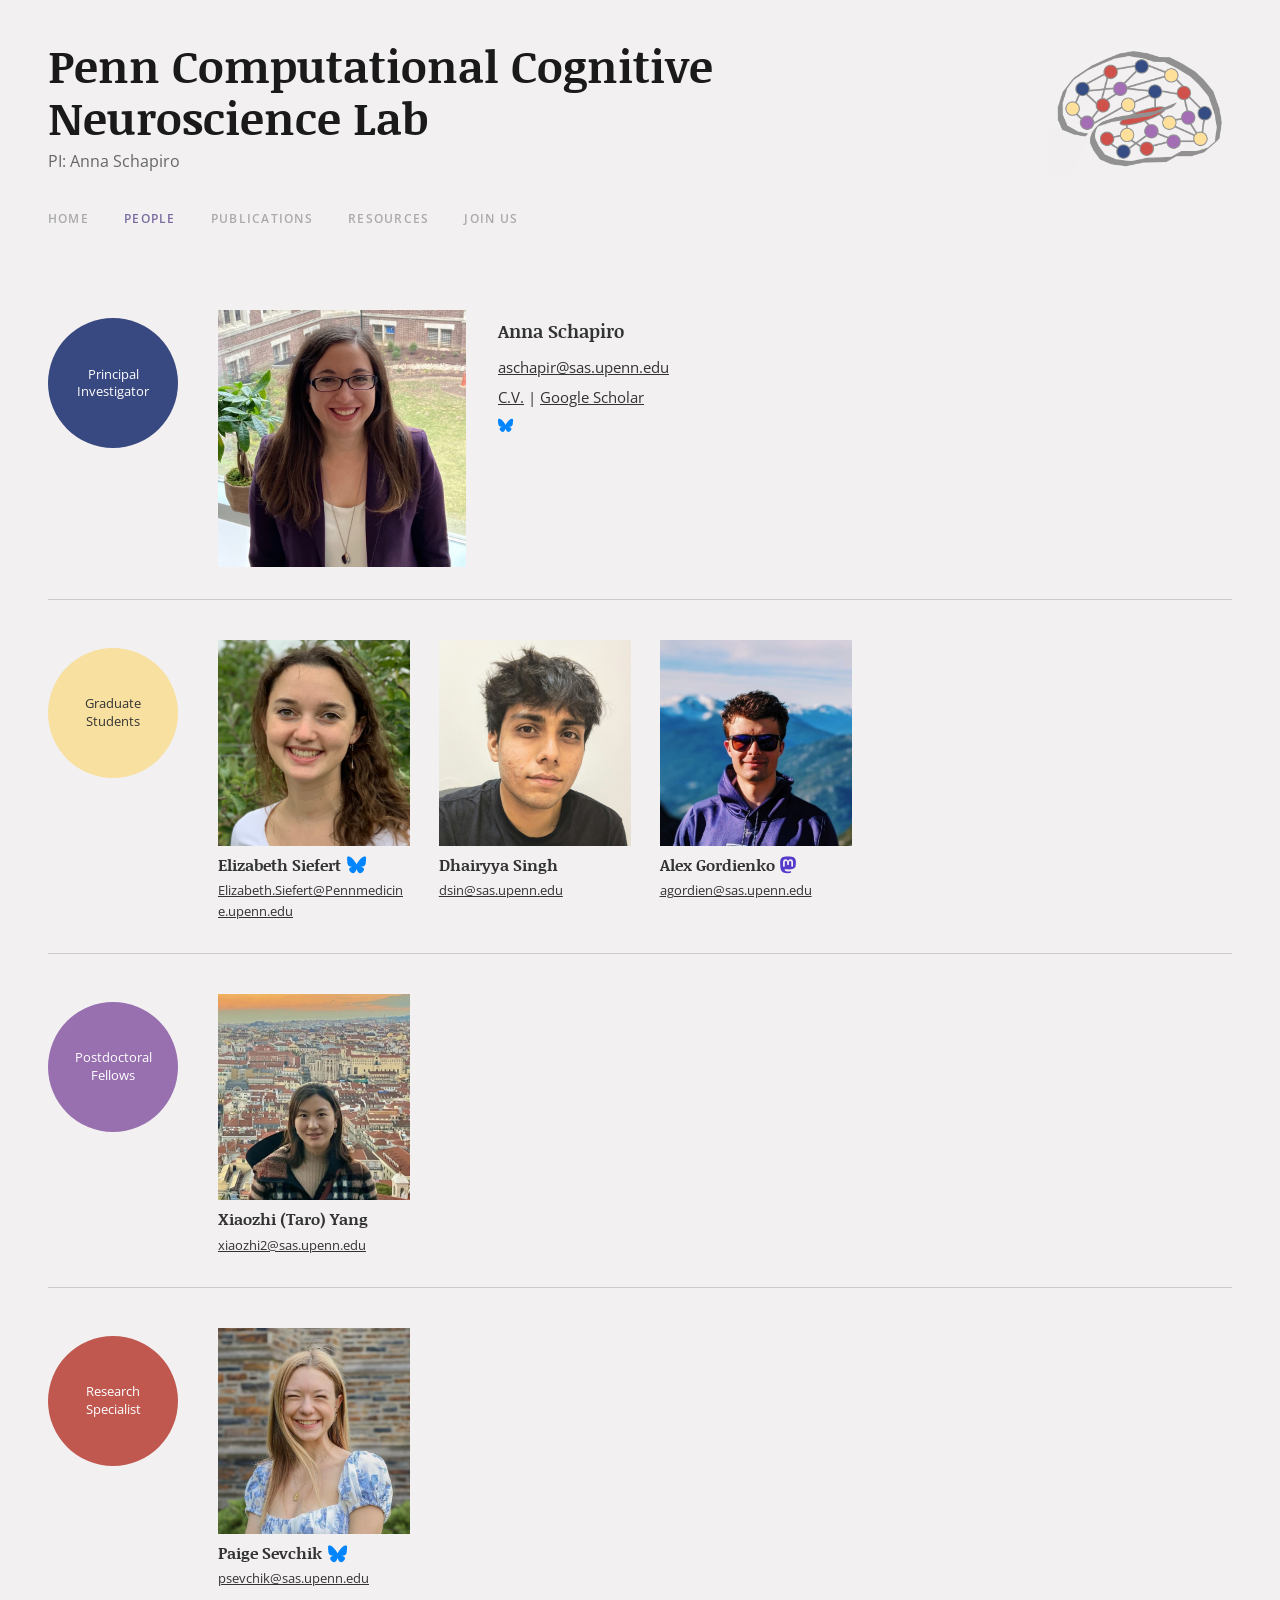
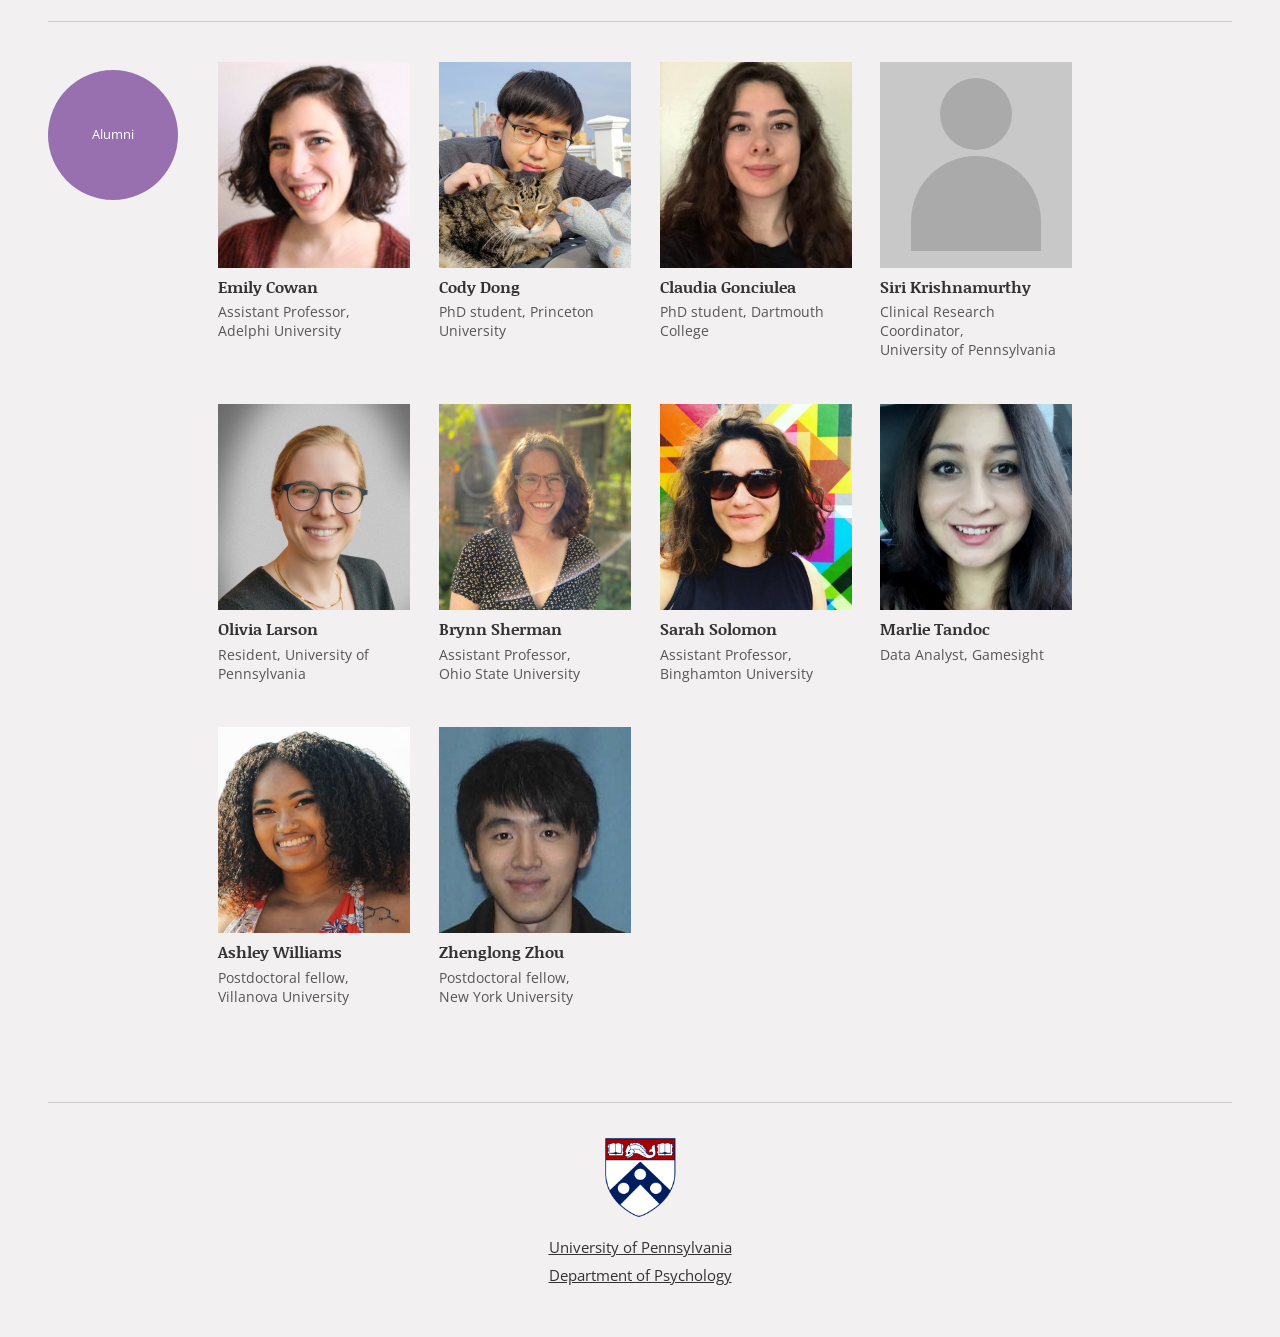
==== people.html @ 6b8967d2 "Add Xiaozhi (Taro) Yang as Postdoctoral Fellow - Add Postdoctoral Fellows section with purple badge " ====
<!DOCTYPE html>
<html lang="en">
<head>
  <meta charset="UTF-8" />
  <meta name="viewport" content="width=device-width, initial-scale=1.0" />
  <title>PEOPLE | SchapiroLab</title>
  <link rel="stylesheet" href="styles.css" />
  <link rel="stylesheet" href="https://cdnjs.cloudflare.com/ajax/libs/font-awesome/6.7.2/css/all.min.css" />
</head>
<body>

<div class="site-header">
  <div>
    <h1 class="site-title">Penn Computational Cognitive<br>Neuroscience Lab</h1>
    <p class="site-subtitle">PI: Anna Schapiro</p>
  </div>
  <img src="images/brain-logo.png" alt="Neural network brain logo" class="brain-logo" />
</div>

<nav class="site-nav">
  <ul>
    <li><a href="index.html">HOME</a></li>
    <li><a href="people.html" class="active">PEOPLE</a></li>
    <li><a href="publications.html">PUBLICATIONS</a></li>
    <li><a href="resources.html">RESOURCES</a></li>
    <li><a href="join-us.html">JOIN US</a></li>
  </ul>
</nav>

<main>

  <!-- ── Principal Investigator ── -->
  <div class="people-section">
    <div class="section-row">
      <div class="section-badge badge-pi">Principal<br>Investigator</div>
      <div>
        <div class="pi-layout">
          <img src="images/anna-schapiro.jpg" alt="Anna Schapiro" class="people-photo-lg" />
          <div class="pi-info">
            <p class="pi-name">Anna Schapiro</p>
            <a href="mailto:aschapir@sas.upenn.edu">aschapir@sas.upenn.edu</a>
            <p class="pi-links-inline">
              <a href="images/Schapiro_Feb2026_CV.pdf" style="display:inline;">C.V.</a> | <a href="https://scholar.google.com/citations?user=s6NTSjwAAAAJ" style="display:inline;">Google Scholar</a>
            </p>
            <div class="person-name-row" style="margin-top:0.5rem;">
              <a href="https://bsky.app/profile/annaschapiro.bsky.social" class="sicon bluesky" title="Bluesky"><i class="fa-brands fa-bluesky"></i></a>
            </div>
          </div>
        </div>
      </div>
    </div>
  </div>

  <!-- ── Graduate Students ── -->
  <div class="people-section">
    <div class="section-row">
      <div class="section-badge badge-grad">Graduate<br>Students</div>
      <div class="people-grid">

        <div class="person-item">
          <img src="images/elizabeth-siefert.jpg" alt="Elizabeth Siefert" class="people-photo" />
          <div class="person-name-row">
            <span class="person-name">Elizabeth Siefert</span>
            <a href="https://bsky.app/profile/lizsiefert.bsky.social" class="sicon bluesky" title="Bluesky"><i class="fa-brands fa-bluesky"></i></a>
          </div>
          <a href="mailto:Elizabeth.Siefert@Pennmedicine.upenn.edu" class="person-email">Elizabeth.Siefert@Pennmedicine.upenn.edu</a>
        </div>

        <div class="person-item">
          <img src="images/dhairyya-singh.jpg" alt="Dhairyya Singh" class="people-photo" />
          <div class="person-name-row">
            <span class="person-name">Dhairyya Singh</span>
          </div>
          <a href="mailto:dsin@sas.upenn.edu" class="person-email">dsin@sas.upenn.edu</a>
        </div>

        <div class="person-item">
          <img src="images/alex-gordienko.jpg" alt="Alex Gordienko" class="people-photo" />
          <div class="person-name-row">
            <span class="person-name">Alex Gordienko</span>
            <a href="https://mastodon.online/@alexgordienko_" class="sicon mastodon" title="Mastodon"><i class="fa-brands fa-mastodon"></i></a>
          </div>
          <a href="mailto:agordien@sas.upenn.edu" class="person-email">agordien@sas.upenn.edu</a>
        </div>

      </div>
    </div>
  </div>

  <!-- ── Postdoctoral Fellows ── -->
  <div class="people-section">
    <div class="section-row">
      <div class="section-badge badge-postdoc">Postdoctoral<br>Fellows</div>
      <div class="people-grid">

        <div class="person-item">
          <img src="images/taro-yang.jpg" alt="Xiaozhi (Taro) Yang" class="people-photo" />
          <div class="person-name-row">
            <span class="person-name">Xiaozhi (Taro) Yang</span>
          </div>
          <a href="mailto:xiaozhi2@sas.upenn.edu" class="person-email">xiaozhi2@sas.upenn.edu</a>
        </div>

      </div>
    </div>
  </div>

  <!-- ── Research Specialist ── -->
  <div class="people-section">
    <div class="section-row">
      <div class="section-badge badge-research">Research<br>Specialist</div>
      <div class="people-grid">

        <div class="person-item">
          <img src="images/paige-sevchik.jpg" alt="Paige Sevchik" class="people-photo" />
          <div class="person-name-row">
            <span class="person-name">Paige Sevchik</span>
            <a href="https://bsky.app/profile/paigesev.bsky.social" class="sicon bluesky" title="Bluesky"><i class="fa-brands fa-bluesky"></i></a>
          </div>
          <a href="mailto:psevchik@sas.upenn.edu" class="person-email">psevchik@sas.upenn.edu</a>
        </div>

      </div>
    </div>
  </div>

  <!-- ── Alumni ── -->
  <div class="people-section">
    <div class="section-row">
      <div class="section-badge badge-alumni">Alumni</div>
      <div class="people-grid">

        <div class="person-item">
          <img src="images/emily-cowan.jpg" alt="Emily Cowan" class="people-photo" />
          <div class="person-name-row">
            <span class="person-name">Emily Cowan</span>
          </div>
          <p class="person-role">Assistant Professor,<br>Adelphi University</p>
        </div>

        <div class="person-item">
          <img src="images/cody-dong.jpg" alt="Cody Dong" class="people-photo" />
          <div class="person-name-row">
            <span class="person-name">Cody Dong</span>
          </div>
          <p class="person-role">PhD student, Princeton University</p>
        </div>

        <div class="person-item">
          <img src="images/claudia-gonciulea.jpg" alt="Claudia Gonciulea" class="people-photo" />
          <div class="person-name-row">
            <span class="person-name">Claudia Gonciulea</span>
          </div>
          <p class="person-role">PhD student, Dartmouth College</p>
        </div>

        <div class="person-item">
          <div class="no-photo">
            <div class="silhouette-head"></div>
            <div class="silhouette-body"></div>
          </div>
          <div class="person-name-row">
            <span class="person-name">Siri Krishnamurthy</span>
          </div>
          <p class="person-role">Clinical Research Coordinator,<br>University of Pennsylvania</p>
        </div>

        <div class="person-item">
          <img src="images/olivia-larson.jpg" alt="Olivia Larson" class="people-photo" />
          <div class="person-name-row">
            <span class="person-name">Olivia Larson</span>
          </div>
          <p class="person-role">Resident, University of Pennsylvania</p>
        </div>

        <div class="person-item">
          <img src="images/brynn-sherman.jpg" alt="Brynn Sherman" class="people-photo" />
          <div class="person-name-row">
            <span class="person-name">Brynn Sherman</span>
          </div>
          <p class="person-role">Assistant Professor,<br>Ohio State University</p>
        </div>

        <div class="person-item">
          <img src="images/sarah-solomon.jpg" alt="Sarah Solomon" class="people-photo" />
          <div class="person-name-row">
            <span class="person-name">Sarah Solomon</span>
          </div>
          <p class="person-role">Assistant Professor,<br>Binghamton University</p>
        </div>

        <div class="person-item">
          <img src="images/marlie-tandoc.jpg" alt="Marlie Tandoc" class="people-photo" />
          <div class="person-name-row">
            <span class="person-name">Marlie Tandoc</span>
          </div>
          <p class="person-role">Data Analyst, Gamesight</p>
        </div>

        <div class="person-item">
          <img src="images/ashley-williams.jpg" alt="Ashley Williams" class="people-photo" />
          <div class="person-name-row">
            <span class="person-name">Ashley Williams</span>
          </div>
          <p class="person-role">Postdoctoral fellow,<br>Villanova University</p>
        </div>

        <div class="person-item">
          <img src="images/zhenglong-zhou.jpg" alt="Zhenglong Zhou" class="people-photo" />
          <div class="person-name-row">
            <span class="person-name">Zhenglong Zhou</span>
          </div>
          <p class="person-role">Postdoctoral fellow,<br>New York University</p>
        </div>

      </div>
    </div>
  </div>

</main>

<footer>
  <hr class="footer-rule" />
  <img src="images/penn-shield.png" alt="University of Pennsylvania shield" class="penn-shield" />
  <a href="https://www.upenn.edu">University of Pennsylvania</a>
  <a href="https://psychology.sas.upenn.edu">Department of Psychology</a>
</footer>

</body>
</html>
---- styles.css ----
@import url('https://fonts.googleapis.com/css2?family=Noticia+Text:ital,wght@0,400;0,700;1,400;1,700&family=Open+Sans:wght@400;600;700;800&display=swap');
@import url('https://cdnjs.cloudflare.com/ajax/libs/font-awesome/6.7.2/css/all.min.css');

* {
  margin: 0;
  padding: 0;
  box-sizing: border-box;
}

body {
  font-family: 'Open Sans', sans-serif;
  background-color: #f2f0f0;
  color: #333;
  line-height: 1.6;
}

a {
  color: #333;
  text-decoration: underline;
}

a:hover {
  color: #7a6ba0;
}

/* ─── Site Header ─── */

.site-header {
  display: flex;
  justify-content: space-between;
  align-items: flex-start;
  padding: 2.5rem 3rem 0;
}

.site-title {
  font-family: 'Noticia Text', serif;
  font-size: 2.8rem;
  font-weight: 700;
  color: #1a1a1a;
  line-height: 1.15;
  margin-bottom: 0.35rem;
}

.site-subtitle {
  font-size: 1rem;
  color: #666;
  font-weight: 400;
}

.brain-logo {
  width: 185px;
  height: auto;
  margin-top: 0.3rem;
  flex-shrink: 0;
}

/* ─── Navigation ─── */

.site-nav {
  padding: 1.8rem 3rem 0;
}

.site-nav ul {
  list-style: none;
  display: flex;
  gap: 2.2rem;
  padding-bottom: 0;
}

.site-nav ul li a {
  font-size: 0.78rem;
  font-weight: 600;
  letter-spacing: 0.1em;
  text-transform: uppercase;
  text-decoration: none;
  color: #aaa;
}

.site-nav ul li a.active {
  color: #7a6ba0;
}

.site-nav ul li a:hover {
  color: #7a6ba0;
  text-decoration: none;
}

/* ─── Main Content ─── */

main {
  padding: 2.5rem 3rem 3rem;
}

main p {
  margin-bottom: 1rem;
  font-size: 1rem;
  line-height: 1.75;
}

/* ─── Home: Three Circles ─── */

.circles-row {
  display: flex;
  align-items: center;
  margin: 3.5rem 0 3rem;
}

.circle-link {
  width: 105px;
  height: 105px;
  border-radius: 50%;
  display: flex;
  align-items: center;
  justify-content: center;
  color: white;
  font-size: 0.63rem;
  font-weight: 700;
  letter-spacing: 0.14em;
  text-decoration: none;
  flex-shrink: 0;
  border: 3px solid rgba(140, 140, 140, 0.35);
}

.circle-link:hover {
  opacity: 0.88;
  text-decoration: none;
  color: white;
}

.circle-link.circle-tan:hover {
  color: #333;
}

.circle-connector {
  height: 2px;
  width: 55px;
  background: #bbb;
}

.circle-navy   { background-color: #384880; }
.circle-purple { background-color: #9870b0; }
.circle-red    { background-color: #c05850; }
.circle-tan    { background-color: #f8e0a0; color: #333; }

/* ─── Footer ─── */

footer {
  text-align: center;
  padding: 0 3rem 3rem;
}

.footer-rule {
  border: none;
  border-top: 1px solid #ccc;
  margin-bottom: 2rem;
}

.penn-shield {
  width: 78px;
  height: auto;
  display: block;
  margin: 0 auto 0.9rem;
}

footer a {
  display: block;
  color: #333;
  text-decoration: underline;
  font-size: 0.95rem;
  line-height: 1.8;
}

/* ─── Publications ─── */

.pub-section-title {
  font-family: 'Noticia Text', serif;
  font-size: 1.05rem;
  font-weight: 700;
  color: #333;
  margin: 2rem 0 0.8rem;
}

.pub-list {
  list-style: none;
  padding: 0;
}

.pub-list li {
  margin-bottom: 0.9rem;
  font-size: 0.97rem;
  line-height: 1.65;
}

.pub-note {
  display: block;
  margin-left: 1.5rem;
  font-size: 0.93rem;
  color: #444;
  margin-top: 0.1rem;
}

/* ─── Content headings (Join Us / Resources) ─── */

.content-h2 {
  font-family: 'Noticia Text', serif;
  font-size: 1rem;
  font-weight: 700;
  margin: 1.6rem 0 0.5rem;
}

.content-h3 {
  font-family: 'Noticia Text', serif;
  font-size: 1rem;
  font-weight: 700;
  margin: 1.2rem 0 0.3rem;
}

/* ─── Resources ─── */

.stimulus-images {
  display: flex;
  gap: 0.6rem;
  margin-top: 1.5rem;
}

.stimulus-img {
  width: 88px;
  height: 88px;
  border-radius: 50%;
  object-fit: cover;
}

/* ─── Contact Form ─── */

.contact-form {
  margin-top: 1.5rem;
  max-width: 480px;
}

.form-row-two {
  display: flex;
  gap: 1.5rem;
  margin-bottom: 1.2rem;
}

.form-group {
  flex: 1;
}

.form-group label,
.form-group-full label {
  display: block;
  font-size: 0.92rem;
  color: #555;
  margin-bottom: 0.25rem;
}

.form-group input,
.form-group-full input,
.form-group-full textarea {
  width: 100%;
  border: none;
  border-bottom: 1px solid #999;
  background: transparent;
  padding: 0.2rem 0;
  font-family: 'Open Sans', sans-serif;
  font-size: 0.95rem;
  color: #333;
  outline: none;
}

.form-group-full {
  margin-bottom: 1.2rem;
}

.form-group-full textarea {
  height: 80px;
  resize: none;
  display: block;
}

.form-send-row {
  border-top: 1px solid #999;
  margin-top: 0.5rem;
  padding-top: 0.4rem;
  text-align: center;
}

.btn-send {
  background: transparent;
  border: none;
  font-family: 'Open Sans', sans-serif;
  font-size: 0.95rem;
  color: #333;
  cursor: pointer;
  padding: 0.3rem 1rem;
}

.btn-send:hover {
  color: #7a6ba0;
}

/* ─── People page ─── */

.people-section {
  padding: 2.5rem 0 2rem;
}

.people-section + .people-section {
  border-top: 1px solid #ccc;
}

.section-row {
  display: flex;
  align-items: flex-start;
  gap: 2.5rem;
}

/* Circle badge labels */
.section-badge {
  width: 130px;
  height: 130px;
  border-radius: 50%;
  display: flex;
  align-items: center;
  justify-content: center;
  text-align: center;
  font-size: 0.82rem;
  line-height: 1.35;
  flex-shrink: 0;
  margin-top: 0.5rem;
}

.badge-pi       { background: #384880; color: white; }
.badge-grad     { background: #f8e0a0; color: #333; }
.badge-postdoc  { background: #9870b0; color: white; }
.badge-research { background: #c05850; color: white; }
.badge-alumni   { background: #9870b0; color: white; }

/* PI layout: photo left, info right */
.pi-layout {
  display: flex;
  gap: 2rem;
  align-items: flex-start;
}

.people-photo-lg {
  width: 248px;
  height: auto;
  object-fit: cover;
  display: block;
}

.pi-info {
  padding-top: 0.3rem;
}

.pi-name {
  font-family: 'Noticia Text', serif;
  font-size: 1.15rem;
  font-weight: 700;
  margin-bottom: 0.5rem;
}

.pi-info a {
  display: block;
  font-size: 0.95rem;
  margin-bottom: 0.25rem;
  text-decoration: underline;
}

.pi-links-inline {
  display: inline;
  font-size: 0.95rem;
}

.pi-links-inline a {
  display: inline;
  margin-bottom: 0;
}

/* People grid (grad students, alumni) */
.people-grid {
  display: flex;
  gap: 1.8rem;
  flex-wrap: wrap;
}

.person-item {
  display: flex;
  flex-direction: column;
  width: 192px;
}

.people-photo {
  width: 192px;
  height: 206px;
  object-fit: cover;
  object-position: top;
  display: block;
  margin-bottom: 0.45rem;
}

/* Silhouette placeholder for no-photo */
.no-photo {
  width: 192px;
  height: 206px;
  background: #c8c8c8;
  display: flex;
  flex-direction: column;
  align-items: center;
  justify-content: center;
  margin-bottom: 0.45rem;
  overflow: hidden;
}

.silhouette-head {
  width: 72px;
  height: 72px;
  background: #aaa;
  border-radius: 50%;
}

.silhouette-body {
  width: 130px;
  height: 95px;
  background: #aaa;
  border-radius: 65px 65px 0 0;
  margin-top: 6px;
}

/* Name row (name + social icons inline) */
.person-name-row {
  display: flex;
  align-items: center;
  gap: 0.35rem;
  flex-wrap: wrap;
  margin-bottom: 0.15rem;
}

.person-name {
  font-family: 'Noticia Text', serif;
  font-weight: 700;
  font-size: 0.97rem;
}

.person-email {
  font-size: 0.8rem;
  word-break: break-all;
  text-decoration: underline;
  color: #333;
}

.person-role {
  font-size: 0.88rem;
  color: #555;
  line-height: 1.35;
}

/* Social icons */
.sicon {
  font-size: 1.2rem;
  text-decoration: none;
  color: #1a1a1a;
  line-height: 1;
}

.sicon:hover {
  opacity: 0.7;
  text-decoration: none;
}

.sicon.bluesky  { color: #0085ff; }
.sicon.mastodon { color: #563acc; }
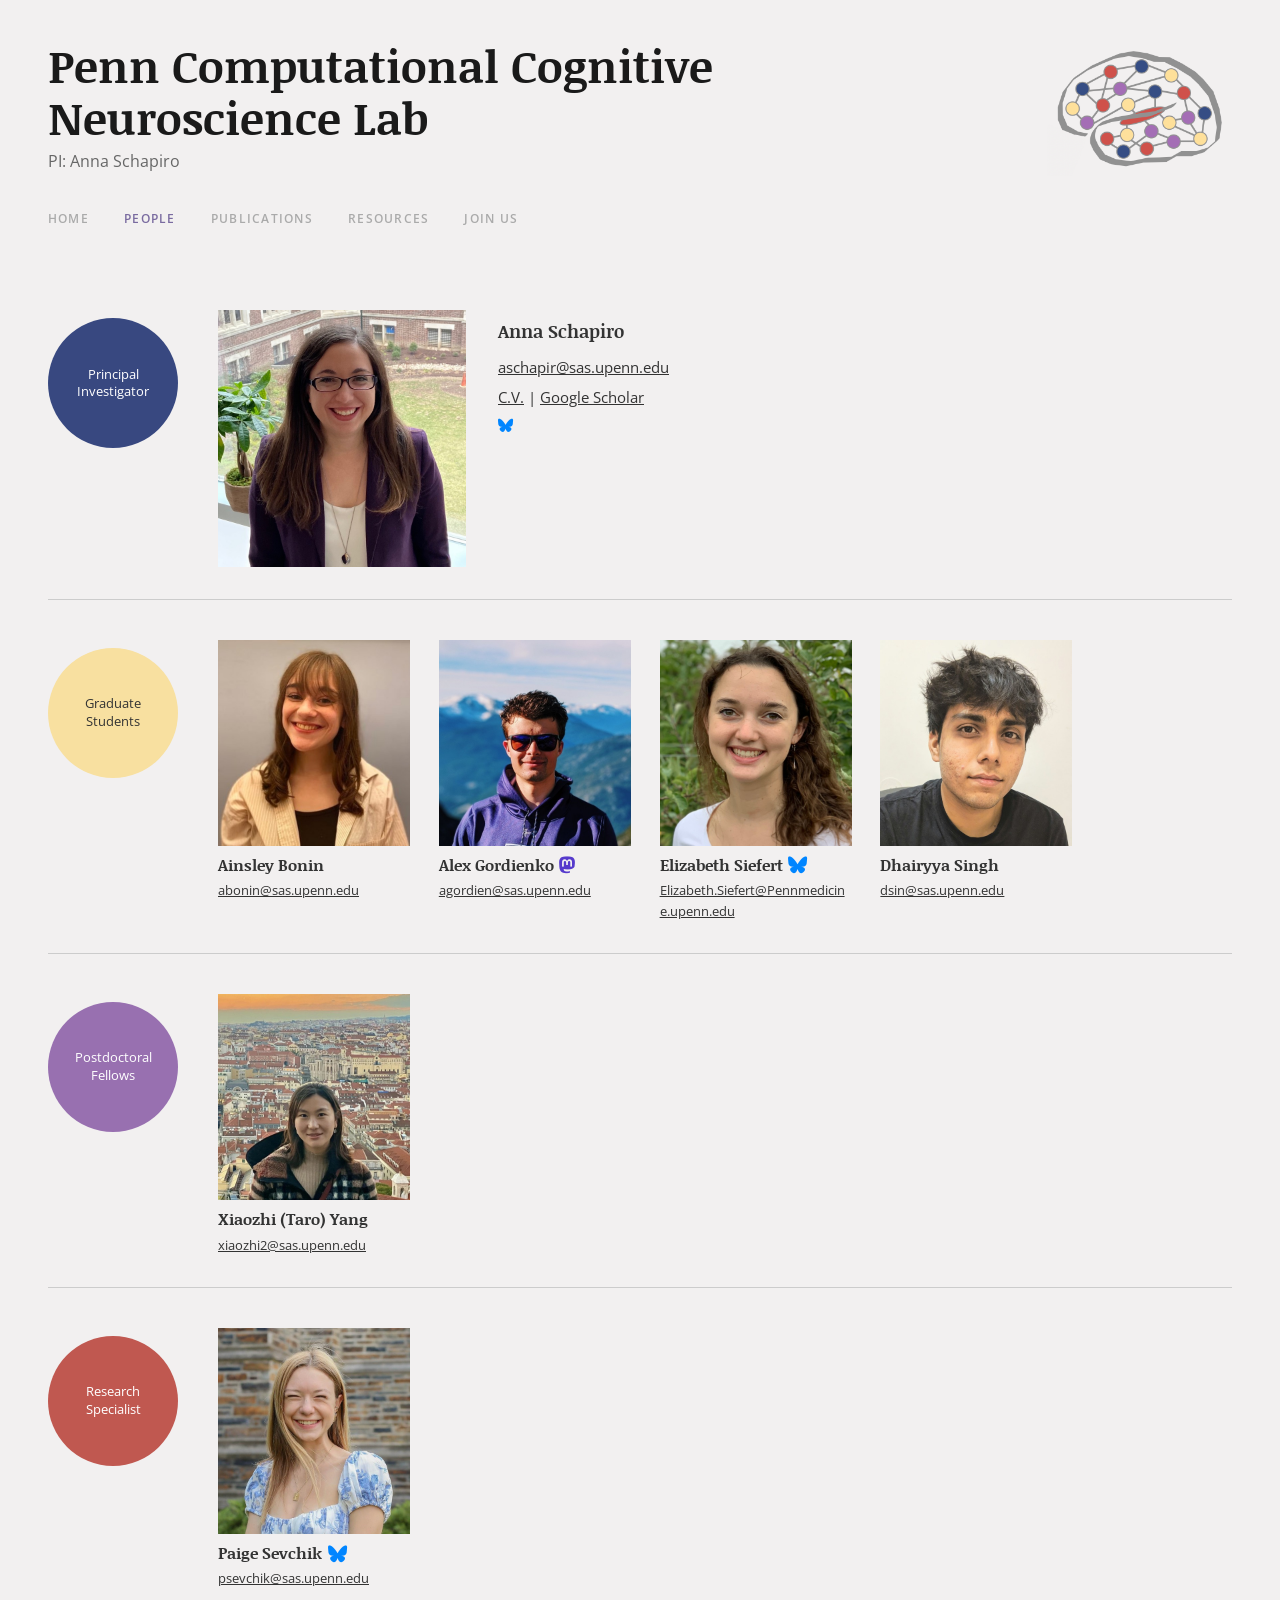
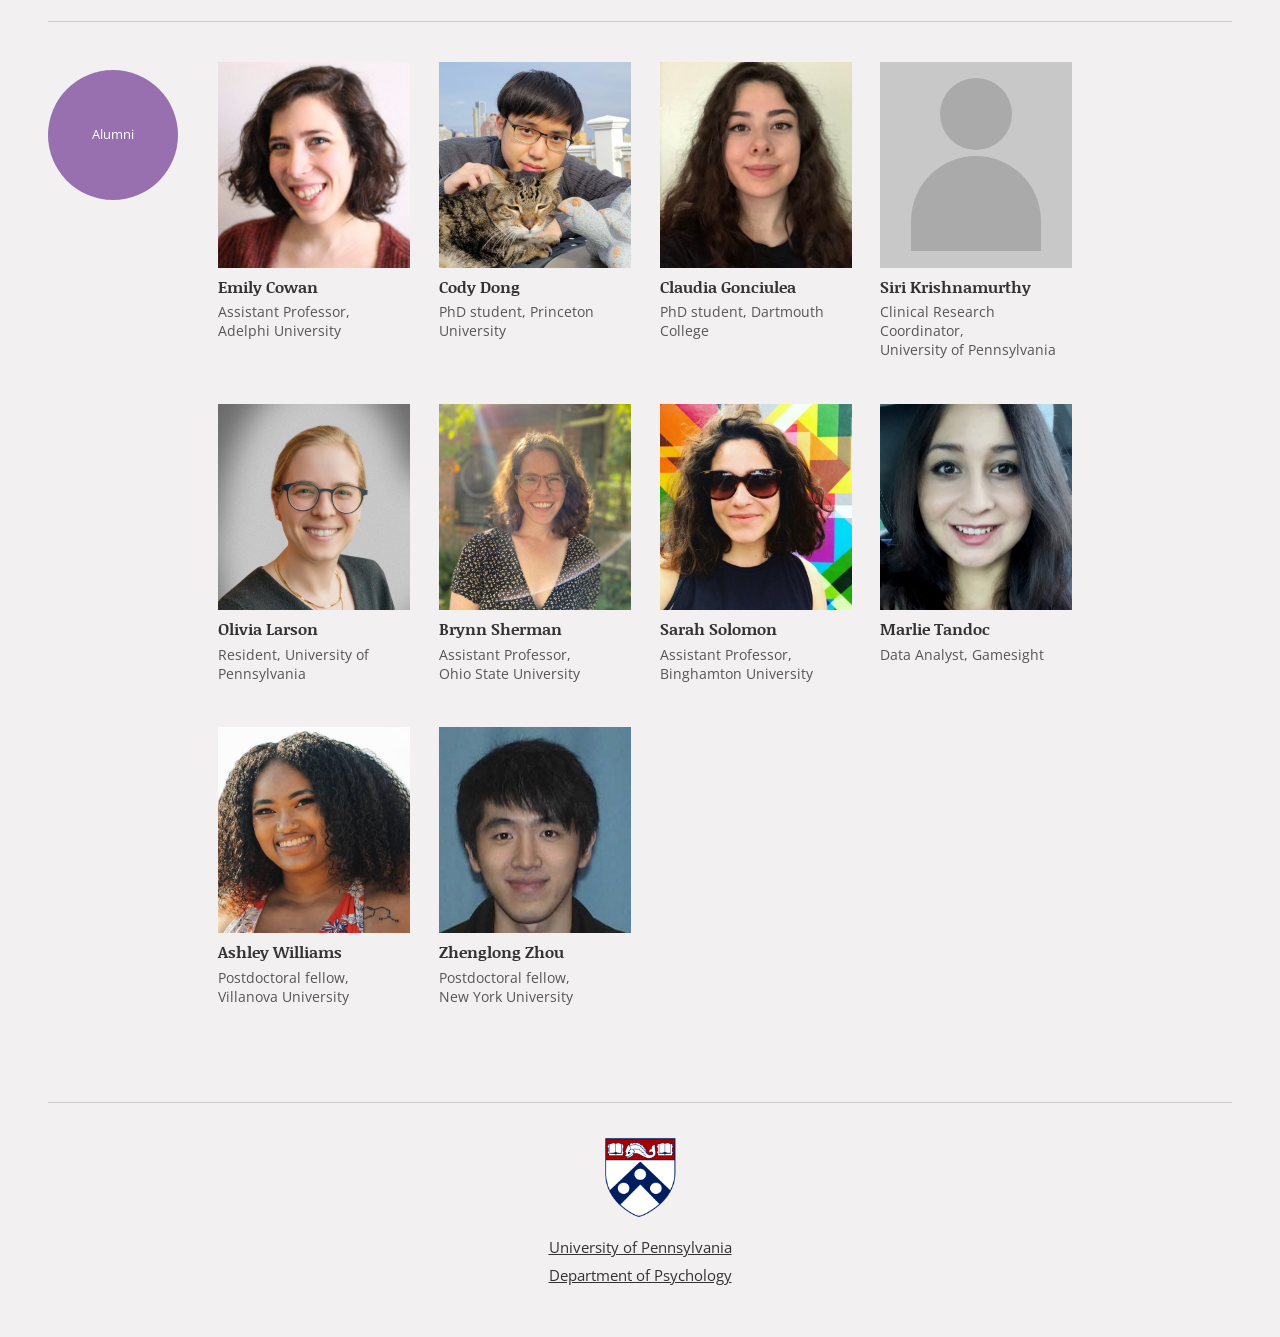
==== commit 194d8535: "Add Ainsley Bonin to graduate students section Co-Authored-By: Claude Sonnet 4.6 <noreply@anthropic." ====
--- a/people.html
+++ b/people.html
@@ -58,6 +58,23 @@
       <div class="people-grid">
 
         <div class="person-item">
+          <img src="images/ainsley-bonin.jpg" alt="Ainsley Bonin" class="people-photo" />
+          <div class="person-name-row">
+            <span class="person-name">Ainsley Bonin</span>
+          </div>
+          <a href="mailto:abonin@sas.upenn.edu" class="person-email">abonin@sas.upenn.edu</a>
+        </div>
+
+        <div class="person-item">
+          <img src="images/alex-gordienko.jpg" alt="Alex Gordienko" class="people-photo" />
+          <div class="person-name-row">
+            <span class="person-name">Alex Gordienko</span>
+            <a href="https://mastodon.online/@alexgordienko_" class="sicon mastodon" title="Mastodon"><i class="fa-brands fa-mastodon"></i></a>
+          </div>
+          <a href="mailto:agordien@sas.upenn.edu" class="person-email">agordien@sas.upenn.edu</a>
+        </div>
+
+        <div class="person-item">
           <img src="images/elizabeth-siefert.jpg" alt="Elizabeth Siefert" class="people-photo" />
           <div class="person-name-row">
             <span class="person-name">Elizabeth Siefert</span>
@@ -72,15 +89,6 @@
             <span class="person-name">Dhairyya Singh</span>
           </div>
           <a href="mailto:dsin@sas.upenn.edu" class="person-email">dsin@sas.upenn.edu</a>
-        </div>
-
-        <div class="person-item">
-          <img src="images/alex-gordienko.jpg" alt="Alex Gordienko" class="people-photo" />
-          <div class="person-name-row">
-            <span class="person-name">Alex Gordienko</span>
-            <a href="https://mastodon.online/@alexgordienko_" class="sicon mastodon" title="Mastodon"><i class="fa-brands fa-mastodon"></i></a>
-          </div>
-          <a href="mailto:agordien@sas.upenn.edu" class="person-email">agordien@sas.upenn.edu</a>
         </div>
 
       </div>
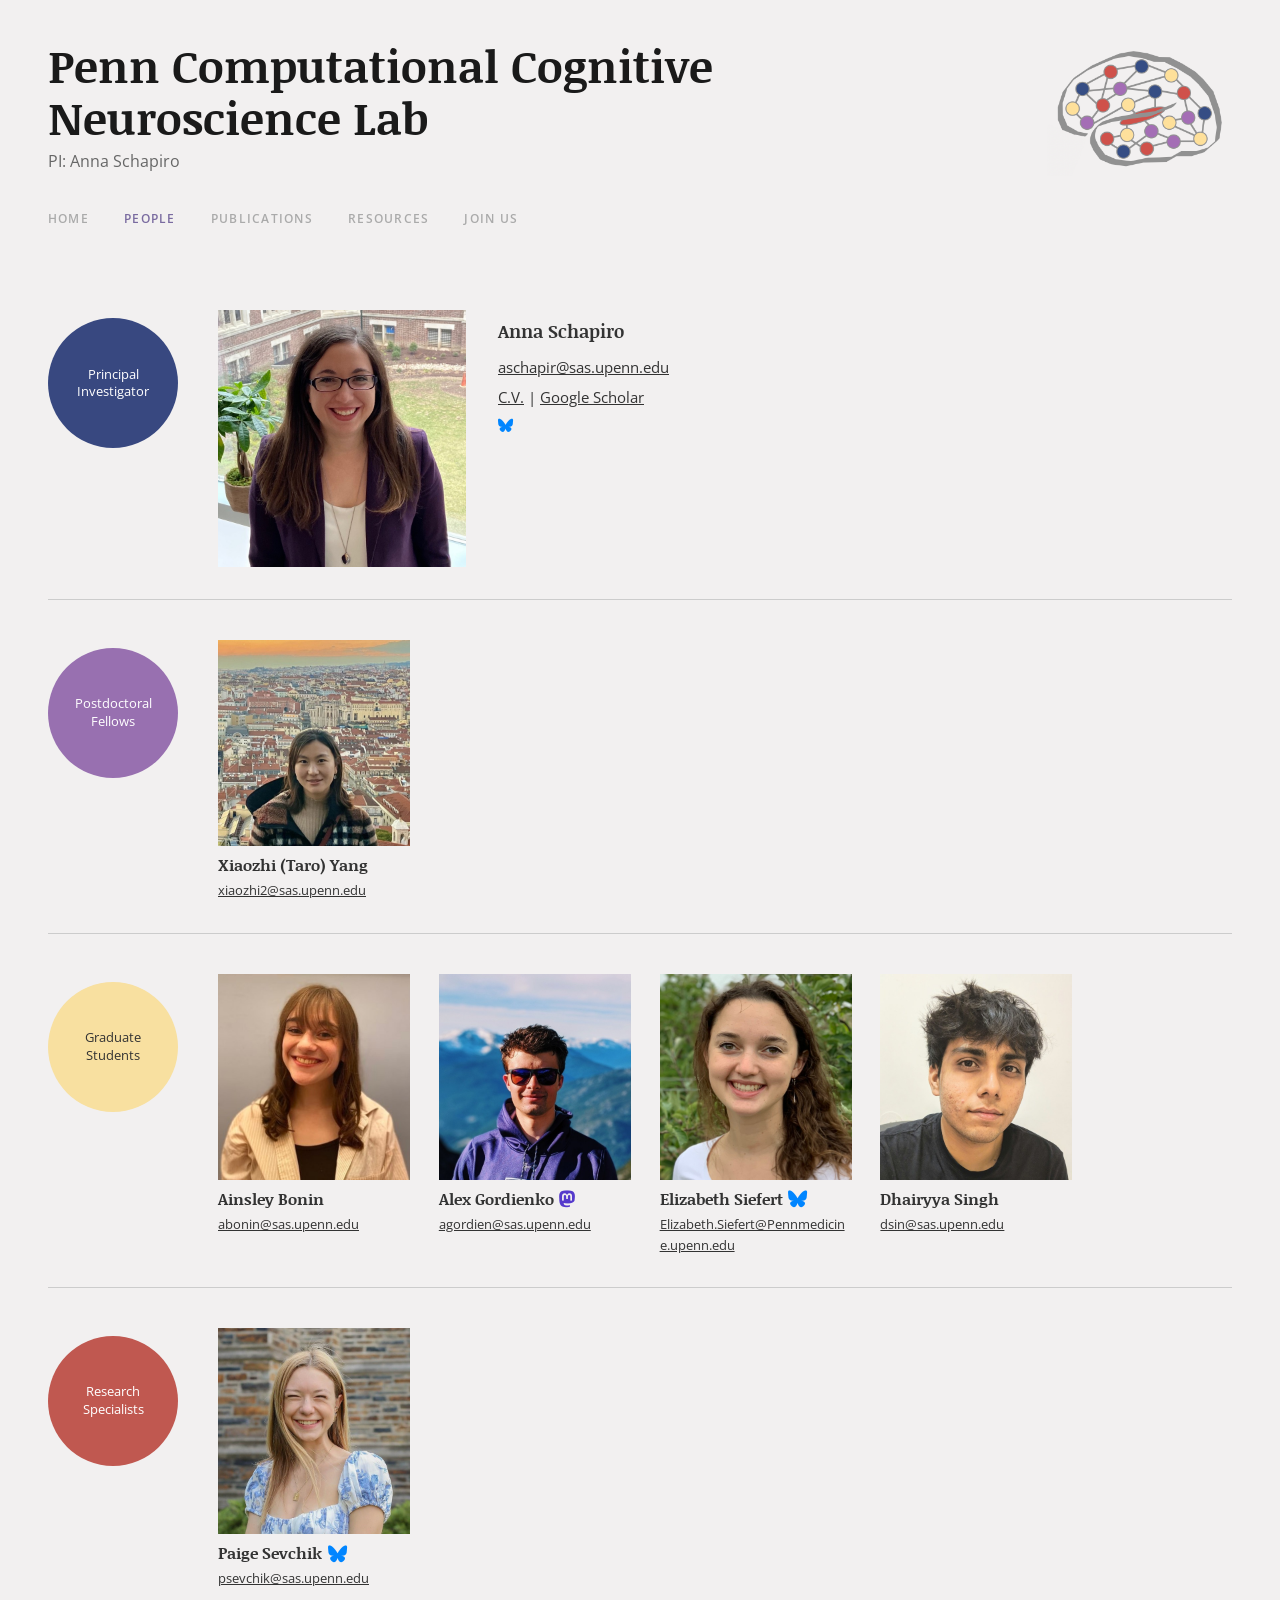
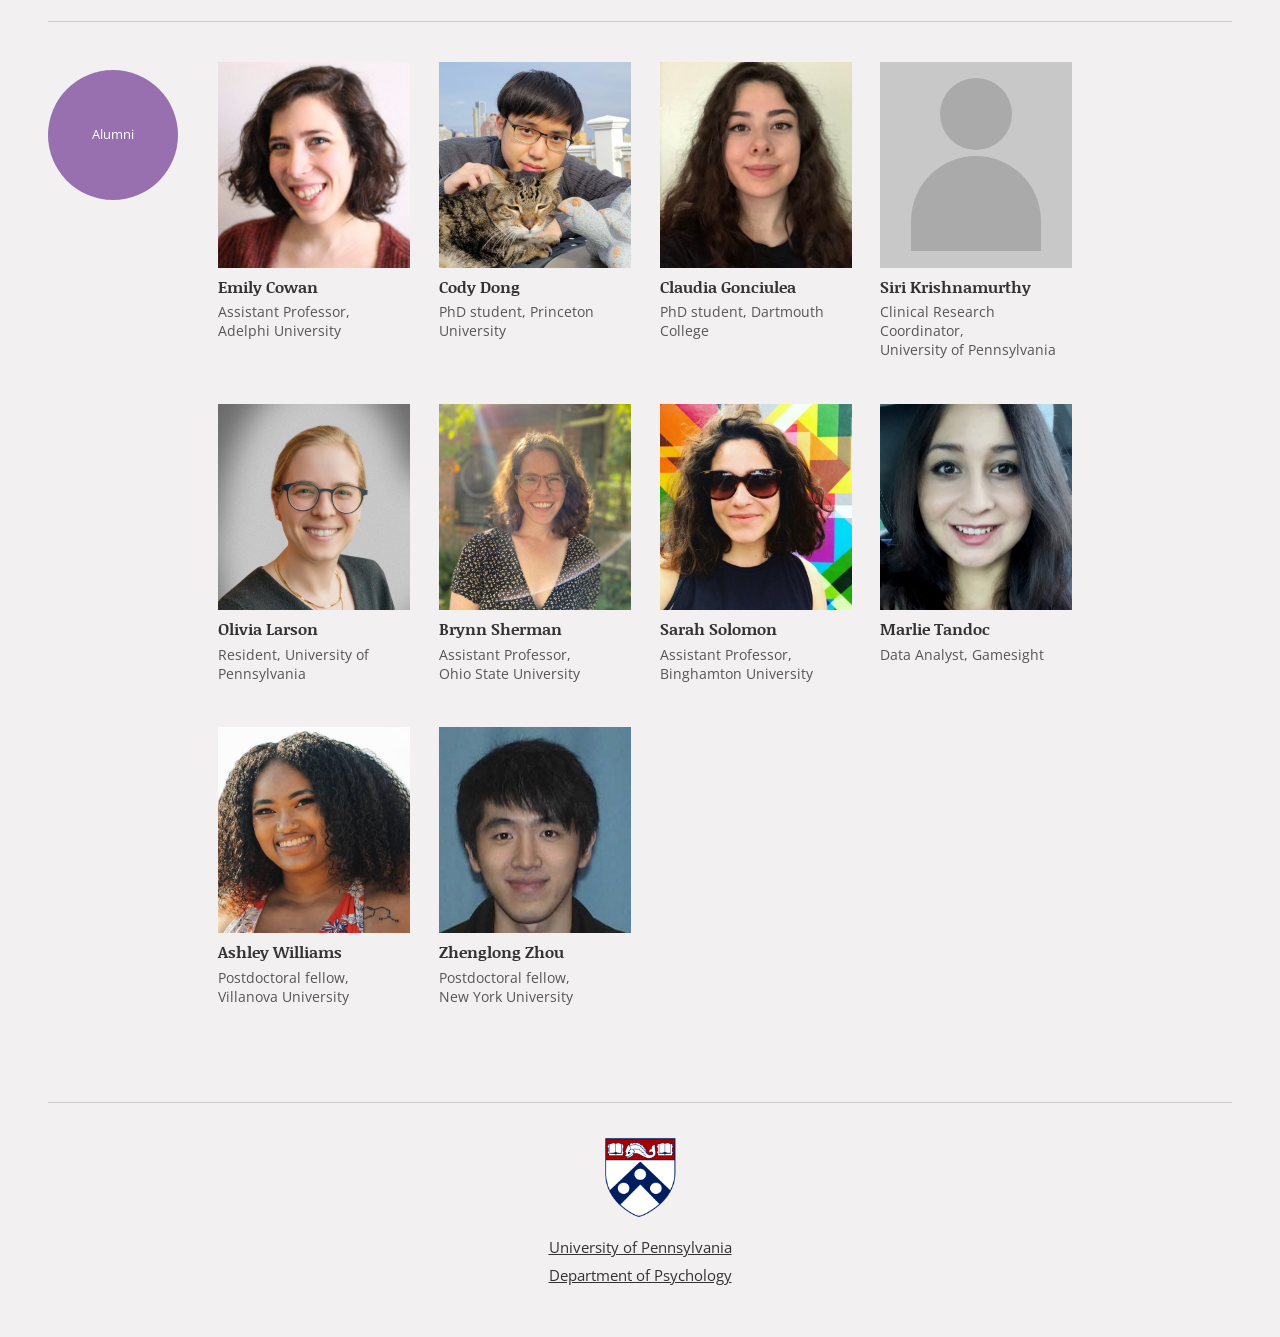
==== commit 00bd667f: "Move Postdoctoral Fellows before Graduate Students; pluralize Research Specialists Co-Authored-By: C" ====
--- a/people.html
+++ b/people.html
@@ -51,6 +51,24 @@
     </div>
   </div>
 
+  <!-- ── Postdoctoral Fellows ── -->
+  <div class="people-section">
+    <div class="section-row">
+      <div class="section-badge badge-postdoc">Postdoctoral<br>Fellows</div>
+      <div class="people-grid">
+
+        <div class="person-item">
+          <img src="images/taro-yang.jpg" alt="Xiaozhi (Taro) Yang" class="people-photo" />
+          <div class="person-name-row">
+            <span class="person-name">Xiaozhi (Taro) Yang</span>
+          </div>
+          <a href="mailto:xiaozhi2@sas.upenn.edu" class="person-email">xiaozhi2@sas.upenn.edu</a>
+        </div>
+
+      </div>
+    </div>
+  </div>
+
   <!-- ── Graduate Students ── -->
   <div class="people-section">
     <div class="section-row">
@@ -95,28 +113,10 @@
     </div>
   </div>
 
-  <!-- ── Postdoctoral Fellows ── -->
-  <div class="people-section">
-    <div class="section-row">
-      <div class="section-badge badge-postdoc">Postdoctoral<br>Fellows</div>
-      <div class="people-grid">
-
-        <div class="person-item">
-          <img src="images/taro-yang.jpg" alt="Xiaozhi (Taro) Yang" class="people-photo" />
-          <div class="person-name-row">
-            <span class="person-name">Xiaozhi (Taro) Yang</span>
-          </div>
-          <a href="mailto:xiaozhi2@sas.upenn.edu" class="person-email">xiaozhi2@sas.upenn.edu</a>
-        </div>
-
-      </div>
-    </div>
-  </div>
-
-  <!-- ── Research Specialist ── -->
-  <div class="people-section">
-    <div class="section-row">
-      <div class="section-badge badge-research">Research<br>Specialist</div>
+  <!-- ── Research Specialists ── -->
+  <div class="people-section">
+    <div class="section-row">
+      <div class="section-badge badge-research">Research<br>Specialists</div>
       <div class="people-grid">
 
         <div class="person-item">
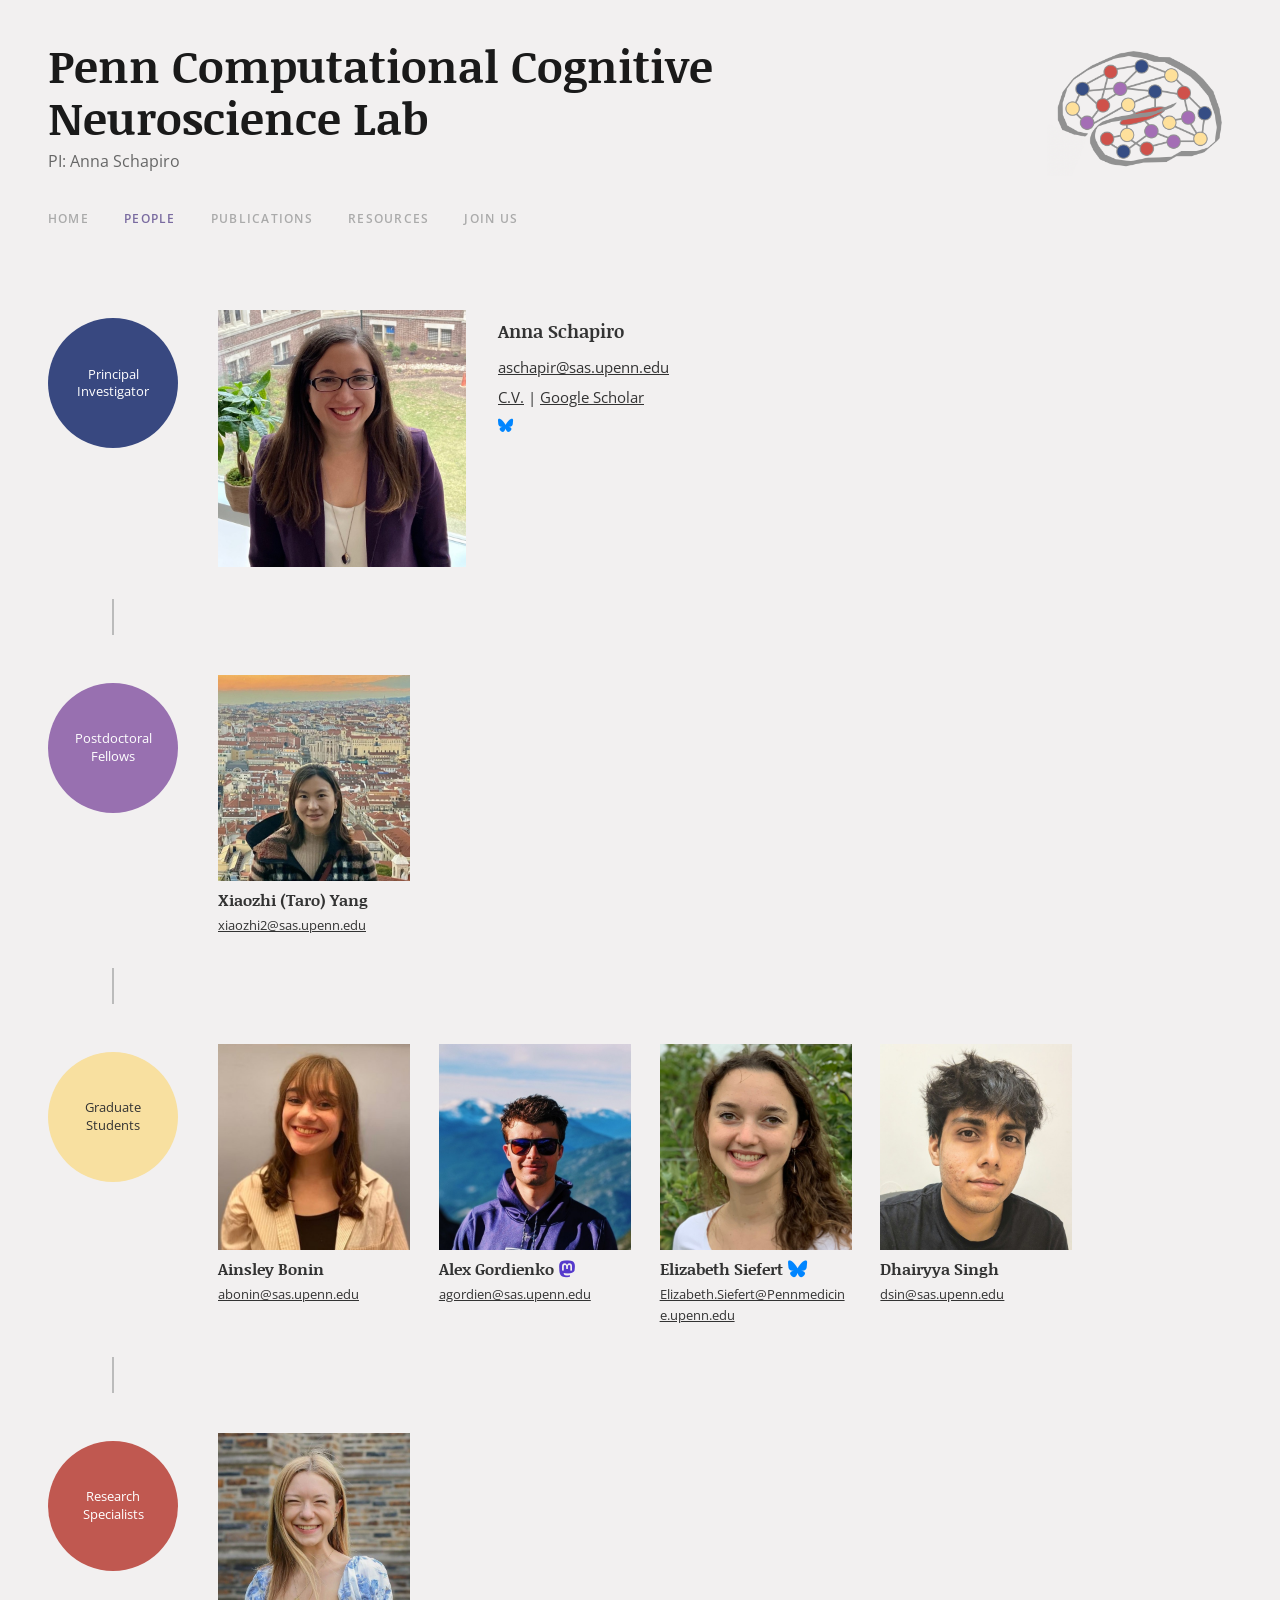
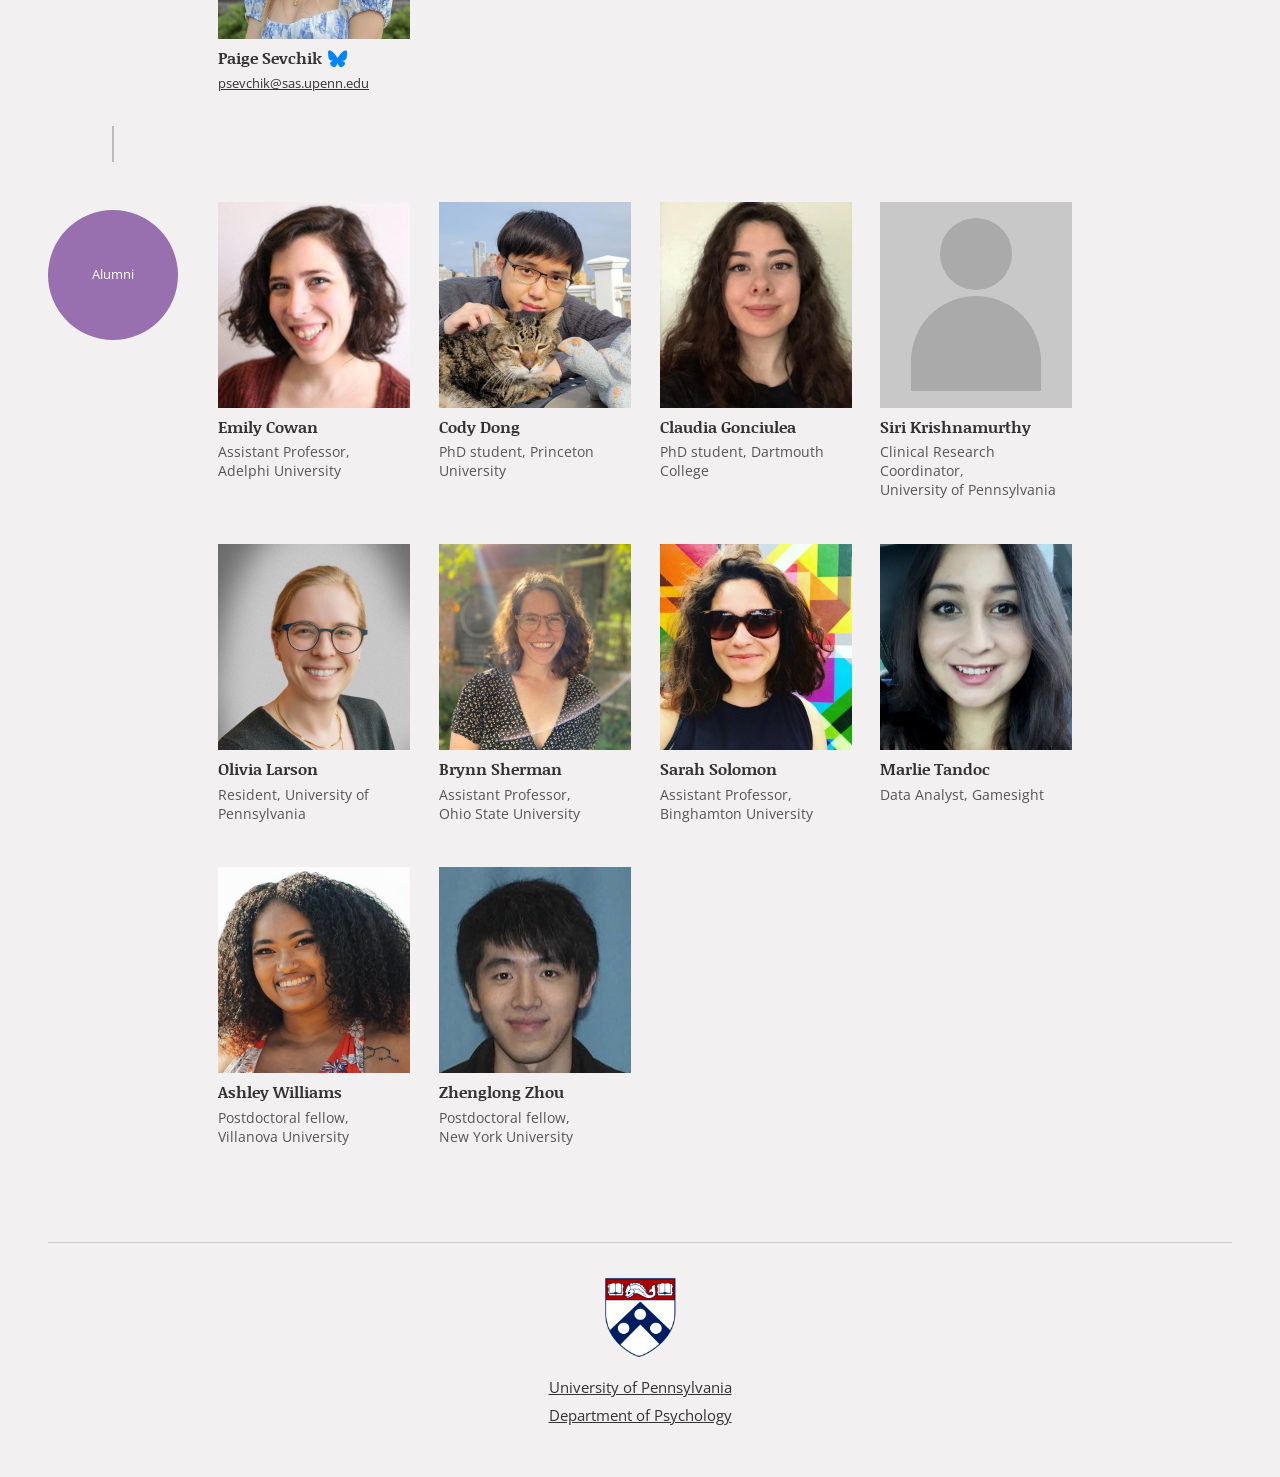
==== commit 32f62417: "Add vertical connector lines between people sections Replaces border-top separator with a vertical g" ====
--- a/people.html
+++ b/people.html
@@ -51,6 +51,8 @@
     </div>
   </div>
 
+  <div class="section-connector-v"></div>
+
   <!-- ── Postdoctoral Fellows ── -->
   <div class="people-section">
     <div class="section-row">
@@ -68,6 +70,8 @@
       </div>
     </div>
   </div>
+
+  <div class="section-connector-v"></div>
 
   <!-- ── Graduate Students ── -->
   <div class="people-section">
@@ -113,6 +117,8 @@
     </div>
   </div>
 
+  <div class="section-connector-v"></div>
+
   <!-- ── Research Specialists ── -->
   <div class="people-section">
     <div class="section-row">
@@ -131,6 +137,8 @@
       </div>
     </div>
   </div>
+
+  <div class="section-connector-v"></div>
 
   <!-- ── Alumni ── -->
   <div class="people-section">
--- a/styles.css
+++ b/styles.css
@@ -306,8 +306,21 @@
   padding: 2.5rem 0 2rem;
 }
 
-.people-section + .people-section {
-  border-top: 1px solid #ccc;
+.section-connector-v {
+  width: 130px;
+  height: 36px;
+  position: relative;
+}
+
+.section-connector-v::after {
+  content: '';
+  position: absolute;
+  left: 50%;
+  top: 0;
+  bottom: 0;
+  width: 2px;
+  background: #bbb;
+  transform: translateX(-50%);
 }
 
 .section-row {
@@ -472,3 +485,107 @@
 
 .sicon.bluesky  { color: #0085ff; }
 .sicon.mastodon { color: #563acc; }
+
+/* ─── Mobile Responsive ─── */
+
+@media (max-width: 640px) {
+
+  /* Header */
+  .site-header {
+    padding: 1.4rem 1.2rem 0;
+    align-items: center;
+  }
+
+  .site-title {
+    font-size: 1.65rem;
+  }
+
+  .brain-logo {
+    width: 75px;
+  }
+
+  /* Nav */
+  .site-nav {
+    padding: 1rem 1.2rem 0;
+  }
+
+  .site-nav ul {
+    gap: 1rem;
+    flex-wrap: wrap;
+  }
+
+  /* Main & Footer */
+  main {
+    padding: 1.5rem 1.2rem 2rem;
+  }
+
+  footer {
+    padding: 0 1.2rem 2rem;
+  }
+
+  /* Home circles — scale down to fit in one row */
+  .circles-row {
+    margin: 2rem 0;
+  }
+
+  .circle-link {
+    width: 68px;
+    height: 68px;
+    font-size: 0.5rem;
+  }
+
+  .circle-connector {
+    width: 14px;
+  }
+
+  /* Vertical connector between sections */
+  .section-connector-v {
+    width: 95px;
+  }
+
+  /* People: stack badge above grid */
+  .section-row {
+    flex-direction: column;
+    gap: 1.2rem;
+  }
+
+  .section-badge {
+    width: 95px;
+    height: 95px;
+    font-size: 0.75rem;
+  }
+
+  /* PI layout: stack photo above info */
+  .pi-layout {
+    flex-direction: column;
+    gap: 1rem;
+  }
+
+  .people-photo-lg {
+    width: 100%;
+    max-width: 280px;
+  }
+
+  /* People grid: 2 columns */
+  .people-grid {
+    gap: 1rem;
+  }
+
+  .person-item {
+    width: calc(50% - 0.5rem);
+  }
+
+  .people-photo,
+  .no-photo {
+    width: 100%;
+    height: auto;
+    aspect-ratio: 192 / 206;
+  }
+
+  /* Contact form: stack two-column row */
+  .form-row-two {
+    flex-direction: column;
+    gap: 0;
+  }
+
+}
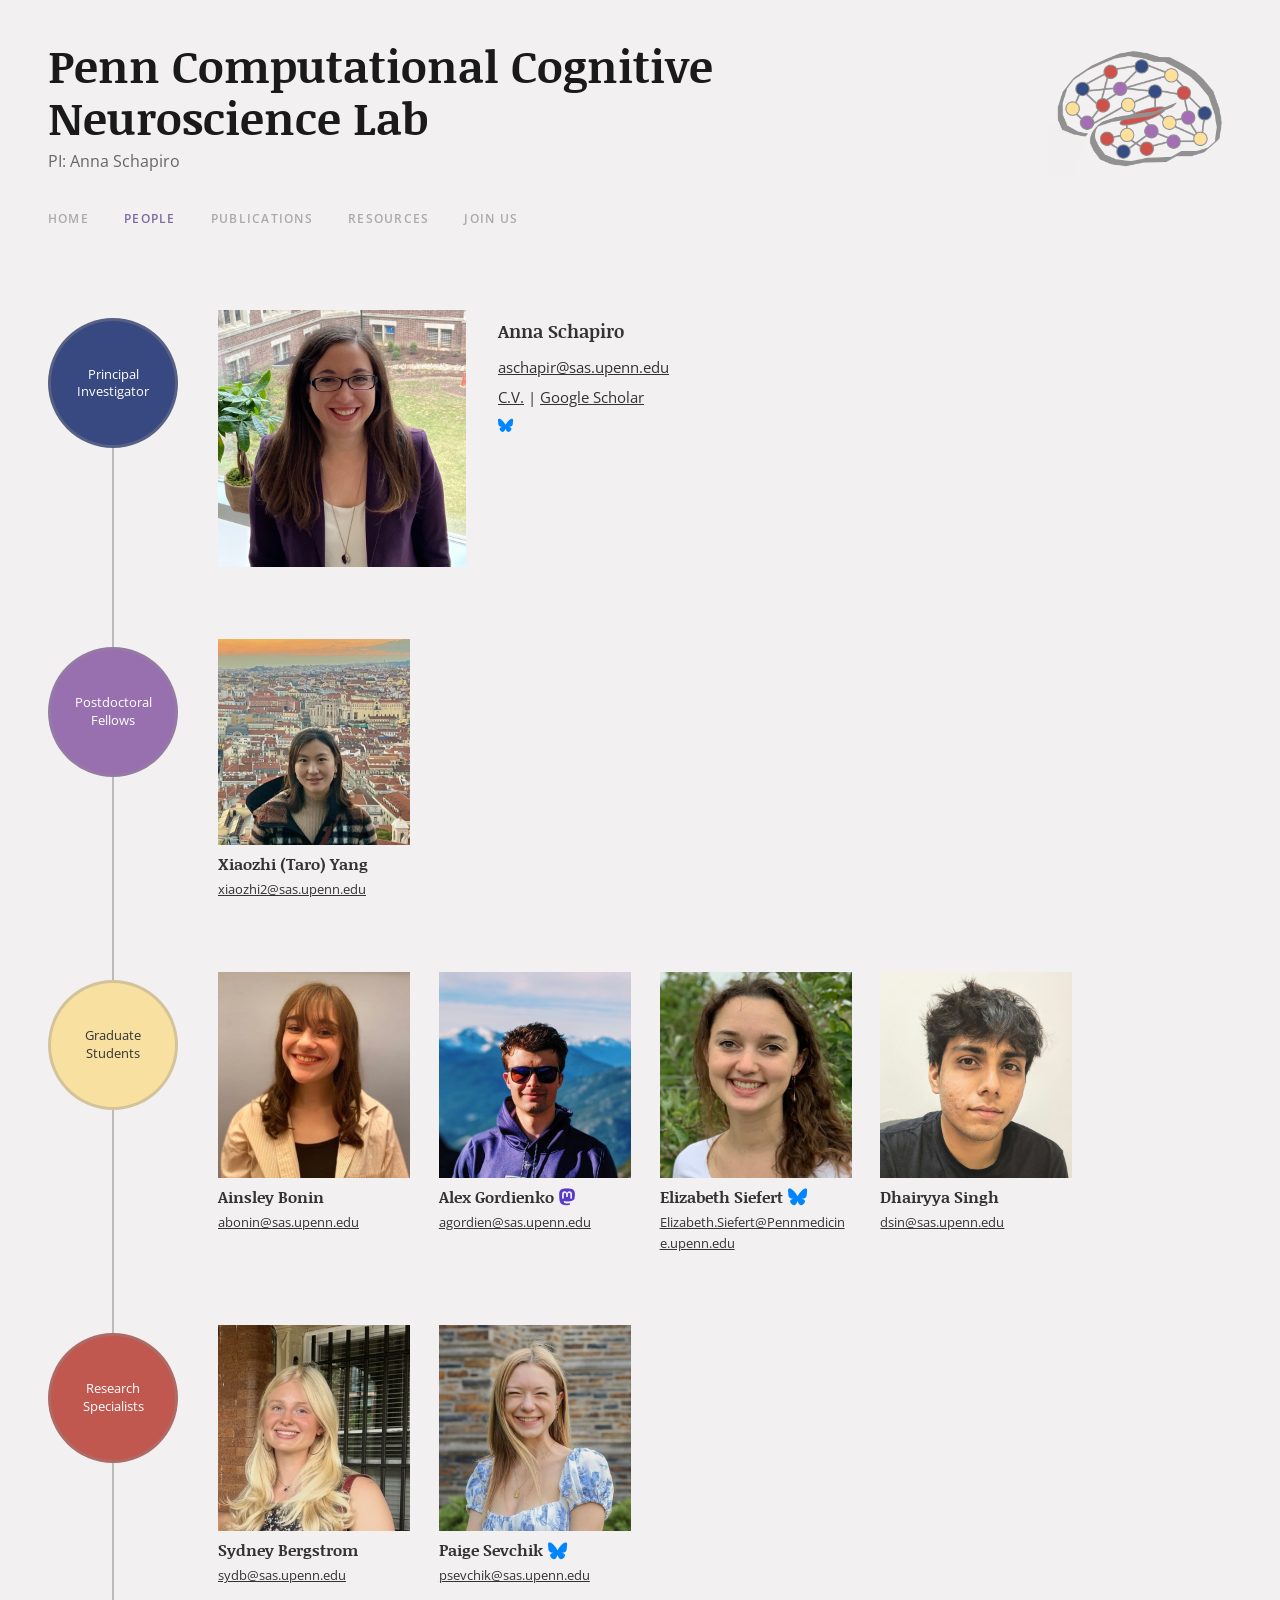
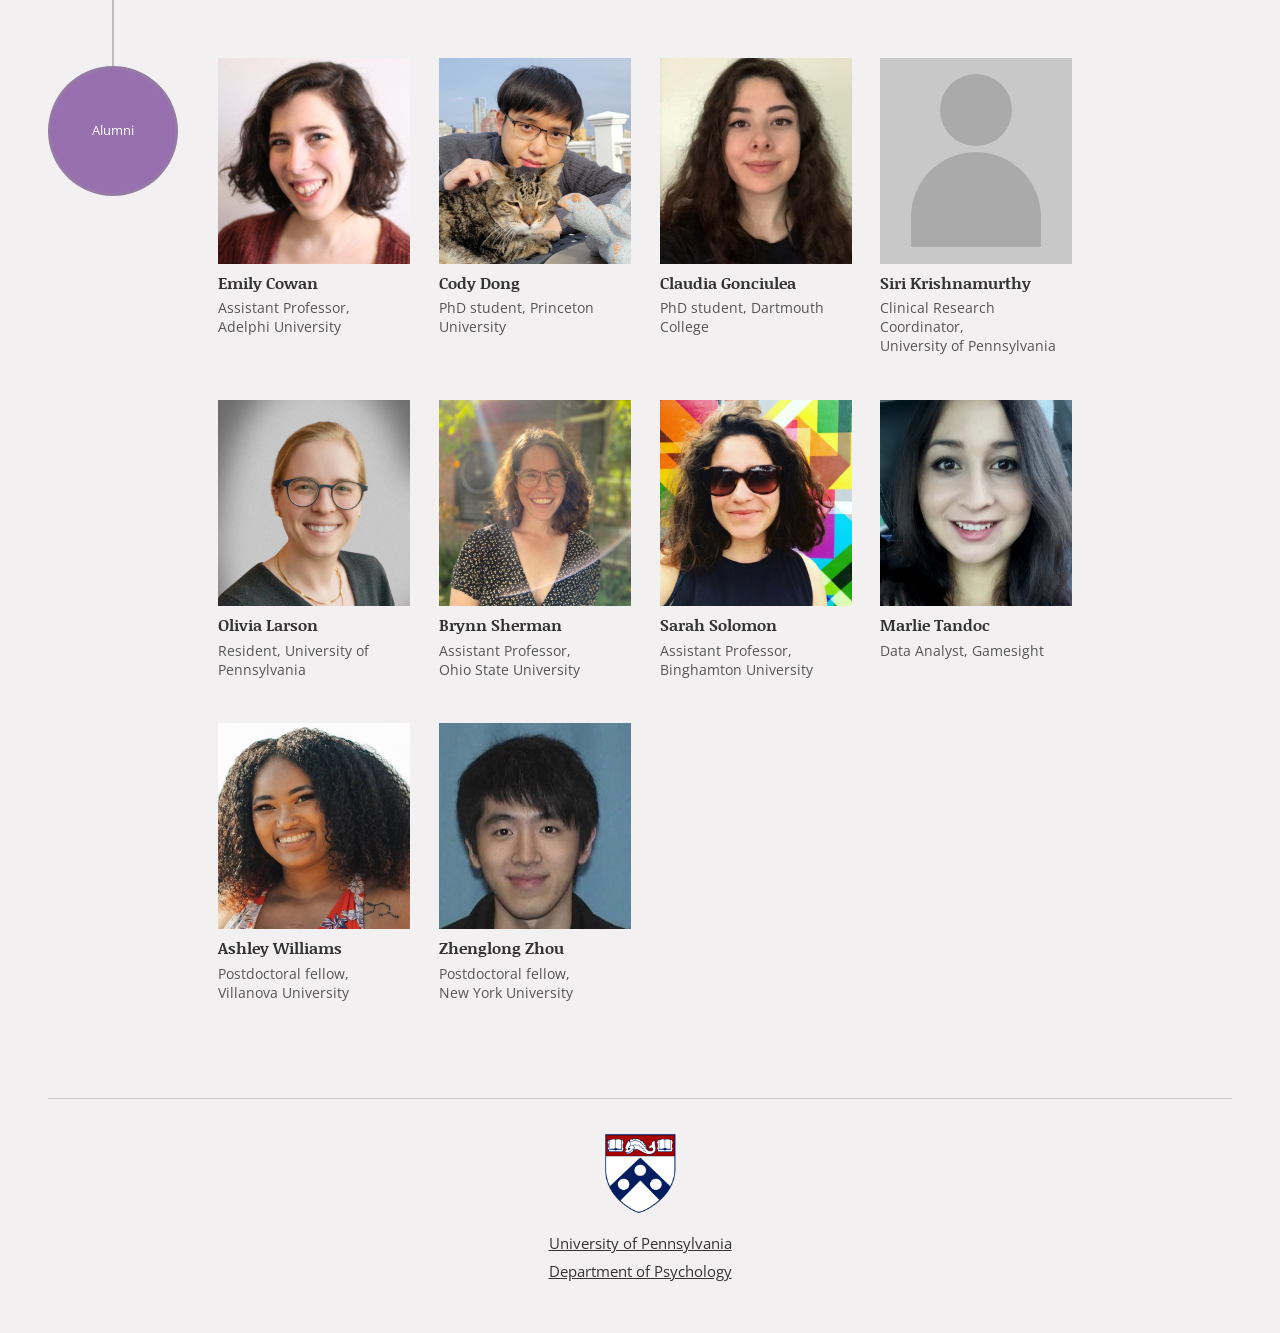
==== commit 51e4a36c: "Add Sydney Bergstrom to Research Specialists on people page Co-Authored-By: Claude Sonnet 4.6 <norep" ====
--- a/people.html
+++ b/people.html
@@ -126,6 +126,14 @@
       <div class="people-grid">
 
         <div class="person-item">
+          <img src="images/sydney-bergstrom.jpg" alt="Sydney Bergstrom" class="people-photo" />
+          <div class="person-name-row">
+            <span class="person-name">Sydney Bergstrom</span>
+          </div>
+          <a href="mailto:sydb@sas.upenn.edu" class="person-email">sydb@sas.upenn.edu</a>
+        </div>
+
+        <div class="person-item">
           <img src="images/paige-sevchik.jpg" alt="Paige Sevchik" class="people-photo" />
           <div class="person-name-row">
             <span class="person-name">Paige Sevchik</span>
--- a/styles.css
+++ b/styles.css
@@ -304,23 +304,23 @@
 
 .people-section {
   padding: 2.5rem 0 2rem;
-}
-
-.section-connector-v {
-  width: 130px;
-  height: 36px;
   position: relative;
 }
 
-.section-connector-v::after {
+/* Line from badge bottom of each section down to badge top of next section */
+.people-section:not(:last-child)::after {
   content: '';
   position: absolute;
-  left: 50%;
-  top: 0;
-  bottom: 0;
   width: 2px;
   background: #bbb;
+  left: 65px;                              /* center of 130px badge */
   transform: translateX(-50%);
+  top: calc(2.5rem + 0.5rem + 130px);     /* bottom edge of badge */
+  bottom: -3rem;                           /* = -(2.5rem + 0.5rem) into next section, landing at next badge top */
+}
+
+.section-connector-v {
+  display: none;
 }
 
 .section-row {
@@ -342,6 +342,7 @@
   line-height: 1.35;
   flex-shrink: 0;
   margin-top: 0.5rem;
+  border: 3px solid rgba(140, 140, 140, 0.35);
 }
 
 .badge-pi       { background: #384880; color: white; }
@@ -538,9 +539,9 @@
     width: 14px;
   }
 
-  /* Vertical connector between sections */
-  .section-connector-v {
-    width: 95px;
+  /* Hide vertical connectors on mobile */
+  .people-section:not(:last-child)::after {
+    display: none;
   }
 
   /* People: stack badge above grid */
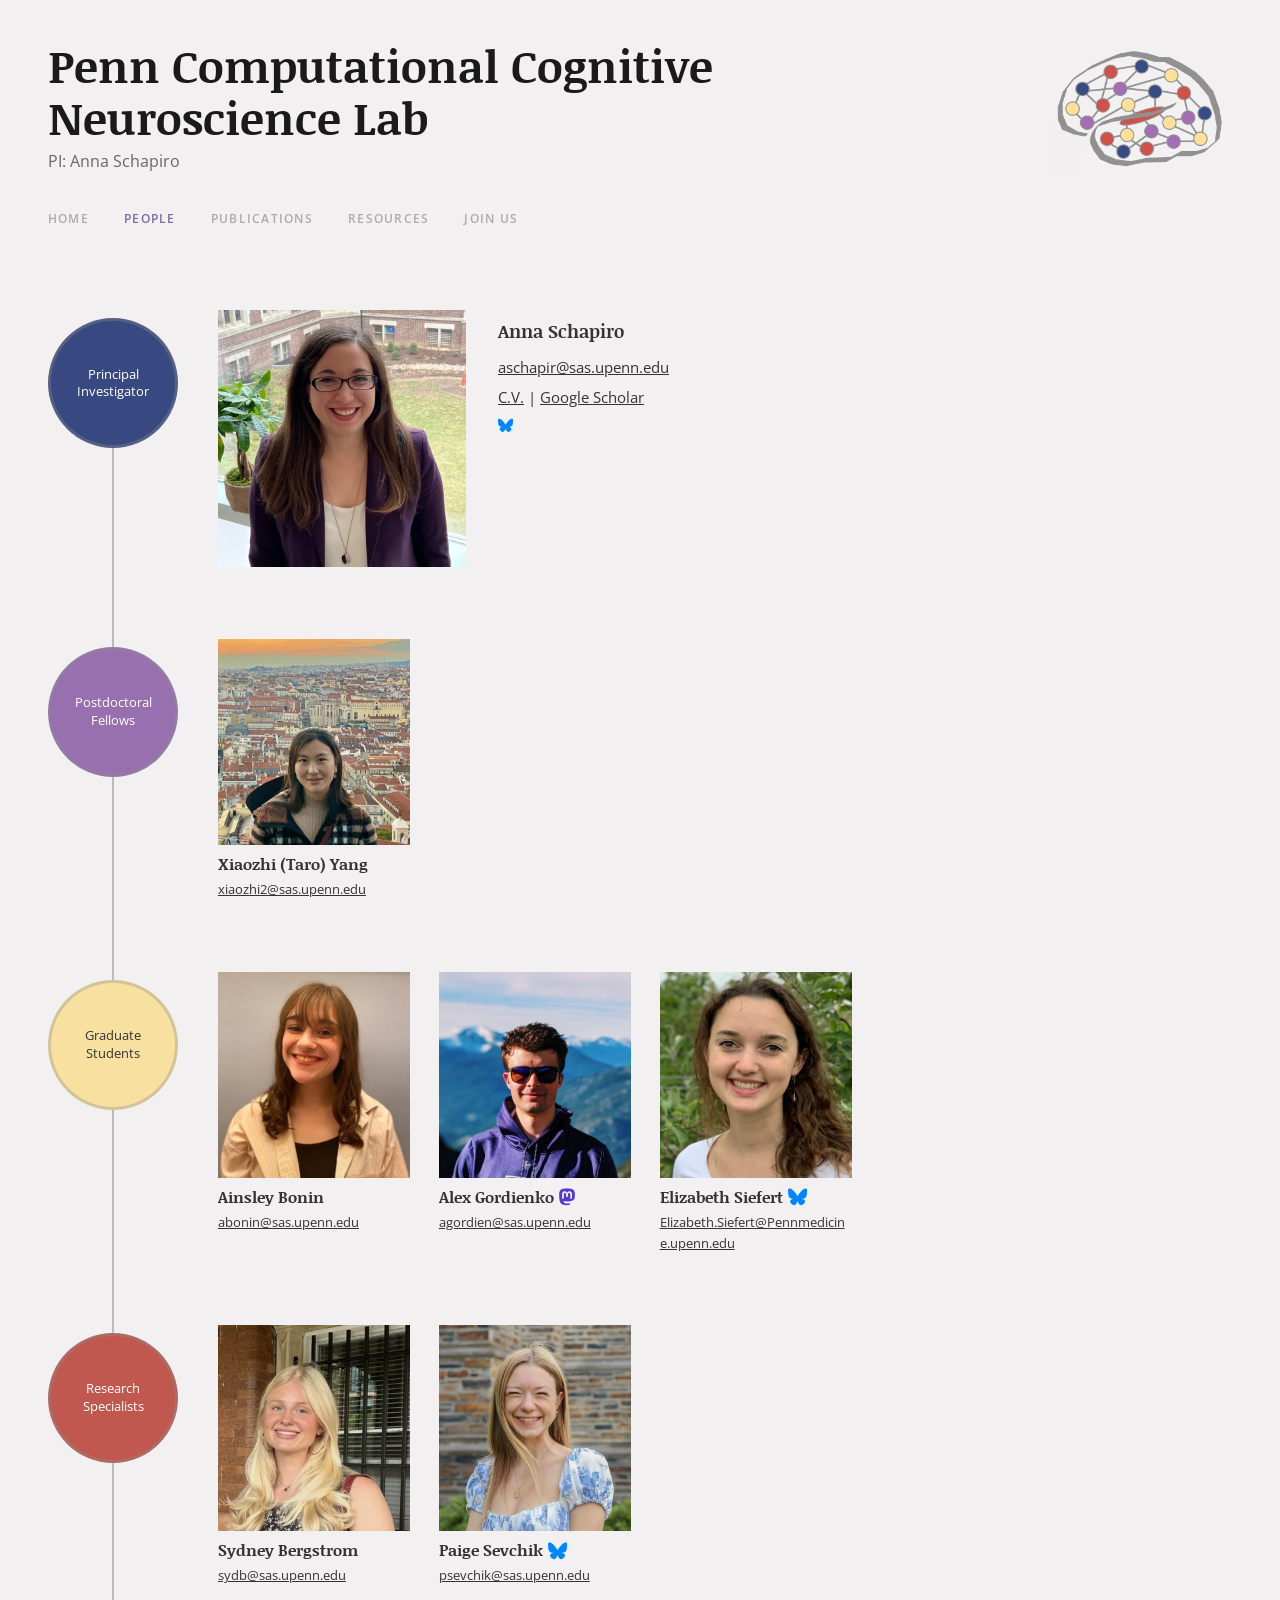
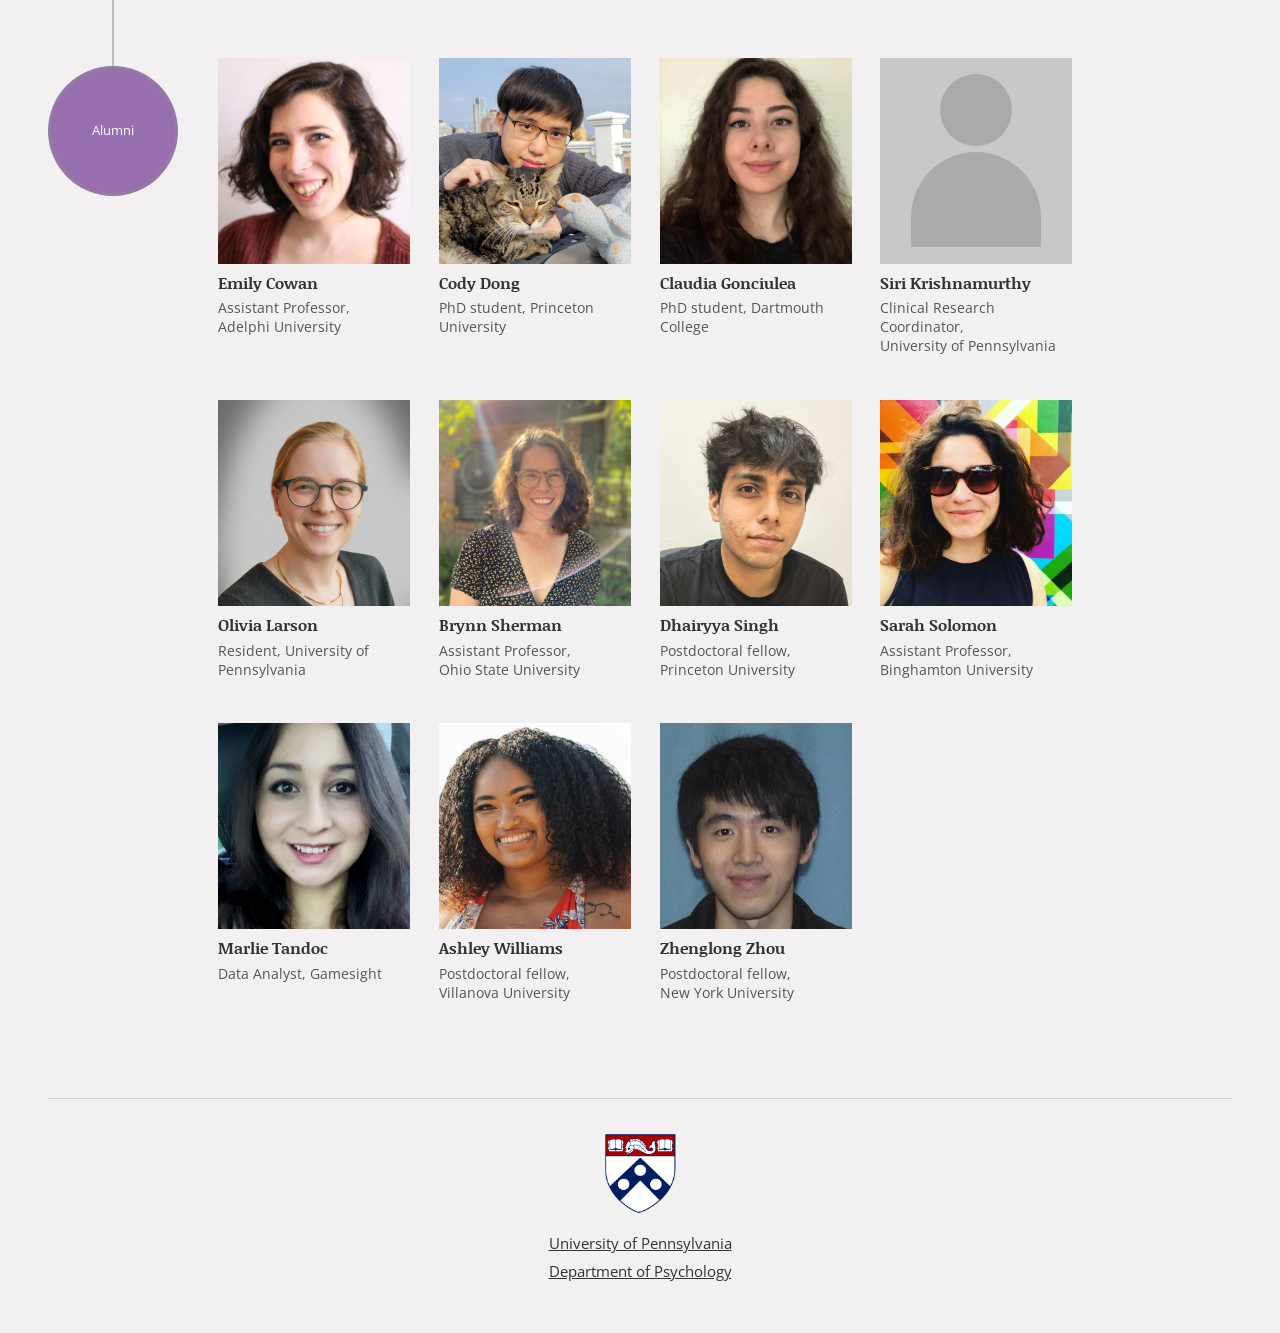
==== commit 10c099f2: "Move Dhairyya Singh to Alumni as postdoctoral fellow at Princeton University Co-Authored-By: Claude " ====
--- a/people.html
+++ b/people.html
@@ -105,14 +105,6 @@
           <a href="mailto:Elizabeth.Siefert@Pennmedicine.upenn.edu" class="person-email">Elizabeth.Siefert@Pennmedicine.upenn.edu</a>
         </div>
 
-        <div class="person-item">
-          <img src="images/dhairyya-singh.jpg" alt="Dhairyya Singh" class="people-photo" />
-          <div class="person-name-row">
-            <span class="person-name">Dhairyya Singh</span>
-          </div>
-          <a href="mailto:dsin@sas.upenn.edu" class="person-email">dsin@sas.upenn.edu</a>
-        </div>
-
       </div>
     </div>
   </div>
@@ -203,6 +195,14 @@
             <span class="person-name">Brynn Sherman</span>
           </div>
           <p class="person-role">Assistant Professor,<br>Ohio State University</p>
+        </div>
+
+        <div class="person-item">
+          <img src="images/dhairyya-singh.jpg" alt="Dhairyya Singh" class="people-photo" />
+          <div class="person-name-row">
+            <span class="person-name">Dhairyya Singh</span>
+          </div>
+          <p class="person-role">Postdoctoral fellow,<br>Princeton University</p>
         </div>
 
         <div class="person-item">
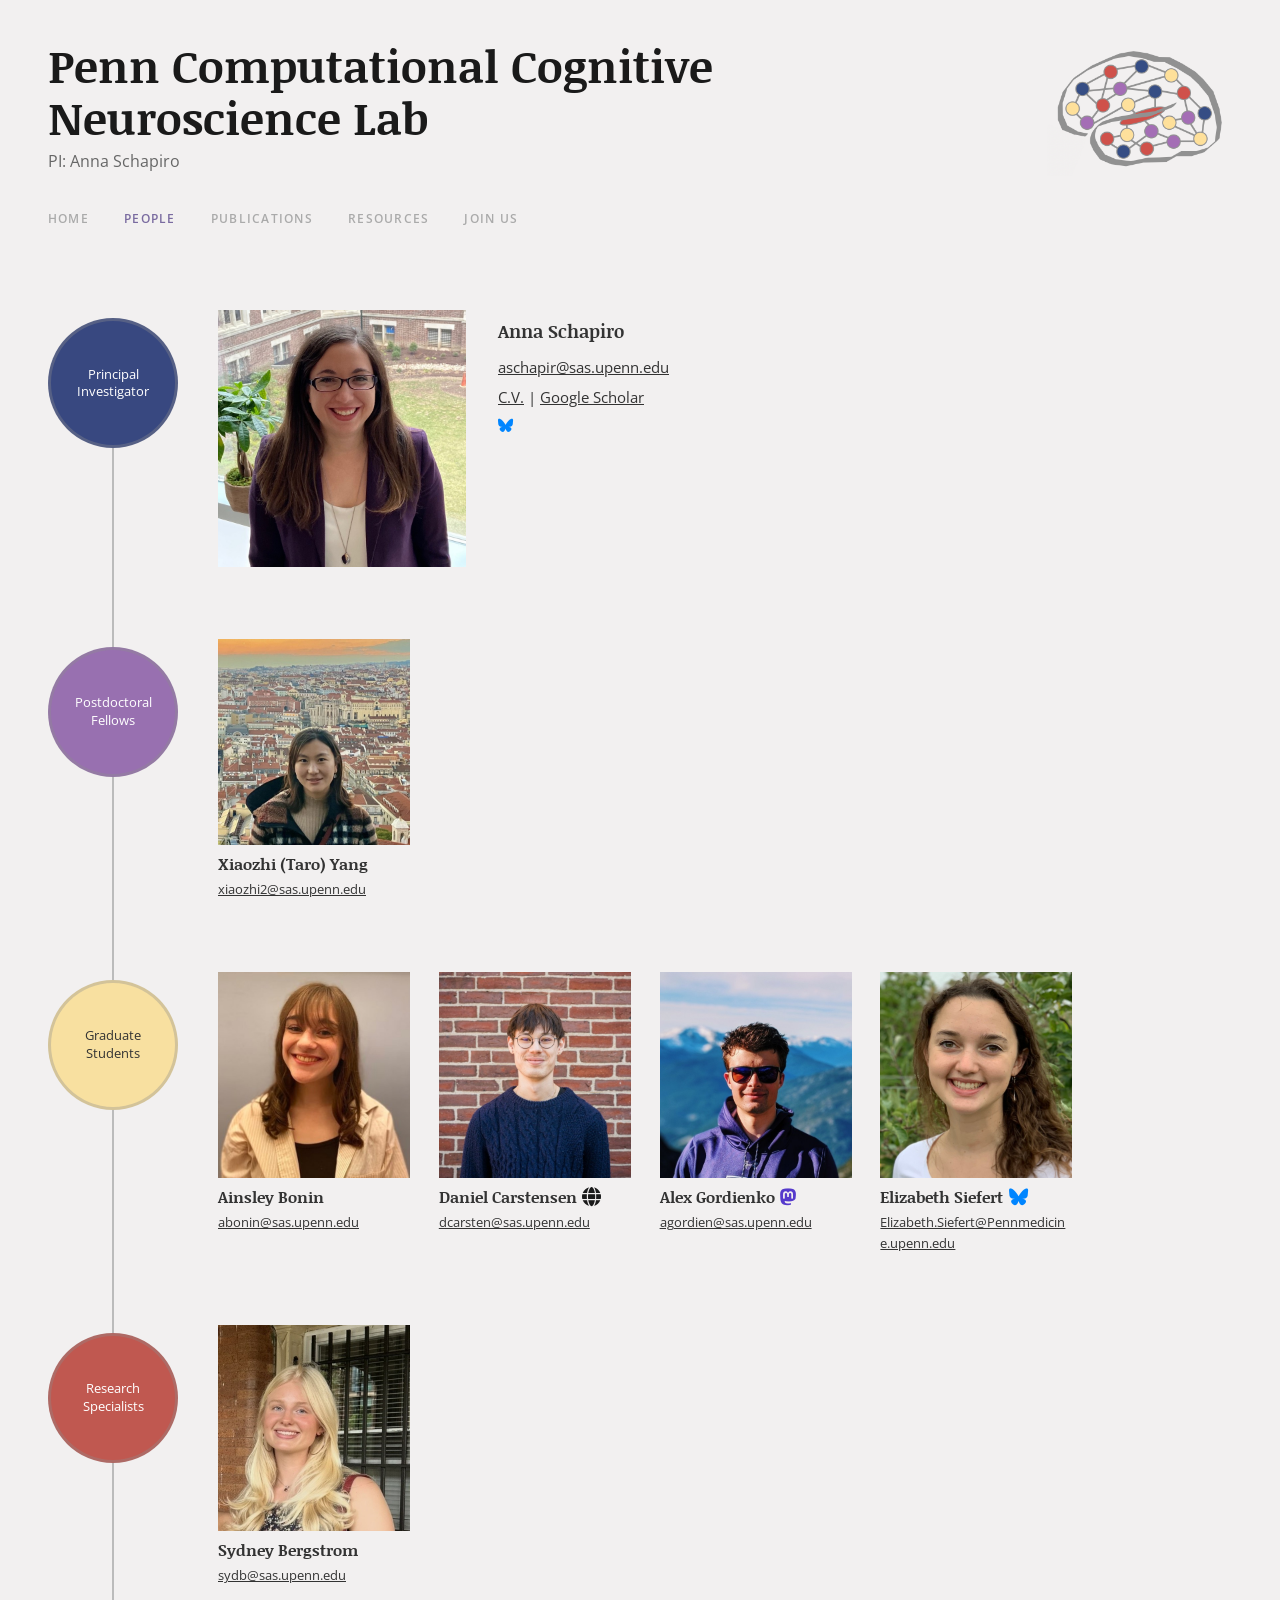
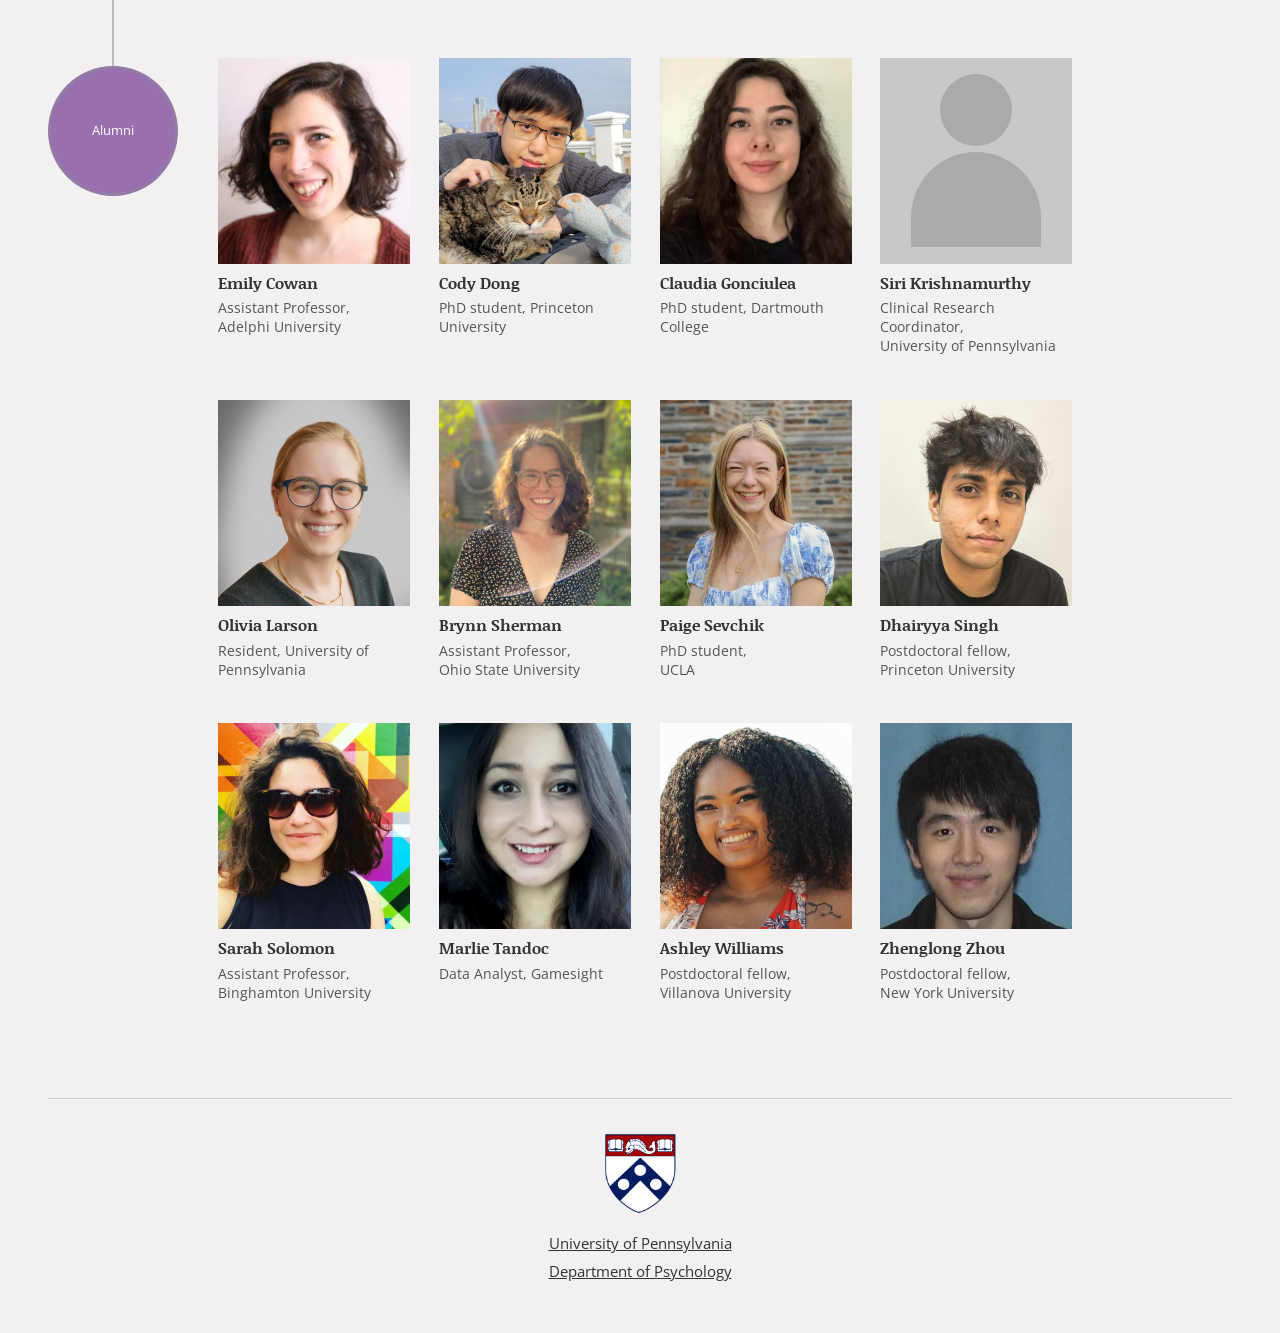
==== commit 8f3e274c: "Add Daniel Carstensen to grad students, move Paige Sevchik to alumni (PhD student, UCLA) Co-Authored" ====
--- a/people.html
+++ b/people.html
@@ -88,6 +88,15 @@
         </div>
 
         <div class="person-item">
+          <img src="images/daniel-carstensen.jpg" alt="Daniel Carstensen" class="people-photo" />
+          <div class="person-name-row">
+            <span class="person-name">Daniel Carstensen</span>
+            <a href="https://danielcarstensen.com/" class="sicon" title="Website"><i class="fa-solid fa-globe"></i></a>
+          </div>
+          <a href="mailto:dcarsten@sas.upenn.edu" class="person-email">dcarsten@sas.upenn.edu</a>
+        </div>
+
+        <div class="person-item">
           <img src="images/alex-gordienko.jpg" alt="Alex Gordienko" class="people-photo" />
           <div class="person-name-row">
             <span class="person-name">Alex Gordienko</span>
@@ -123,15 +132,6 @@
             <span class="person-name">Sydney Bergstrom</span>
           </div>
           <a href="mailto:sydb@sas.upenn.edu" class="person-email">sydb@sas.upenn.edu</a>
-        </div>
-
-        <div class="person-item">
-          <img src="images/paige-sevchik.jpg" alt="Paige Sevchik" class="people-photo" />
-          <div class="person-name-row">
-            <span class="person-name">Paige Sevchik</span>
-            <a href="https://bsky.app/profile/paigesev.bsky.social" class="sicon bluesky" title="Bluesky"><i class="fa-brands fa-bluesky"></i></a>
-          </div>
-          <a href="mailto:psevchik@sas.upenn.edu" class="person-email">psevchik@sas.upenn.edu</a>
         </div>
 
       </div>
@@ -195,6 +195,14 @@
             <span class="person-name">Brynn Sherman</span>
           </div>
           <p class="person-role">Assistant Professor,<br>Ohio State University</p>
+        </div>
+
+        <div class="person-item">
+          <img src="images/paige-sevchik.jpg" alt="Paige Sevchik" class="people-photo" />
+          <div class="person-name-row">
+            <span class="person-name">Paige Sevchik</span>
+          </div>
+          <p class="person-role">PhD student,<br>UCLA</p>
         </div>
 
         <div class="person-item">
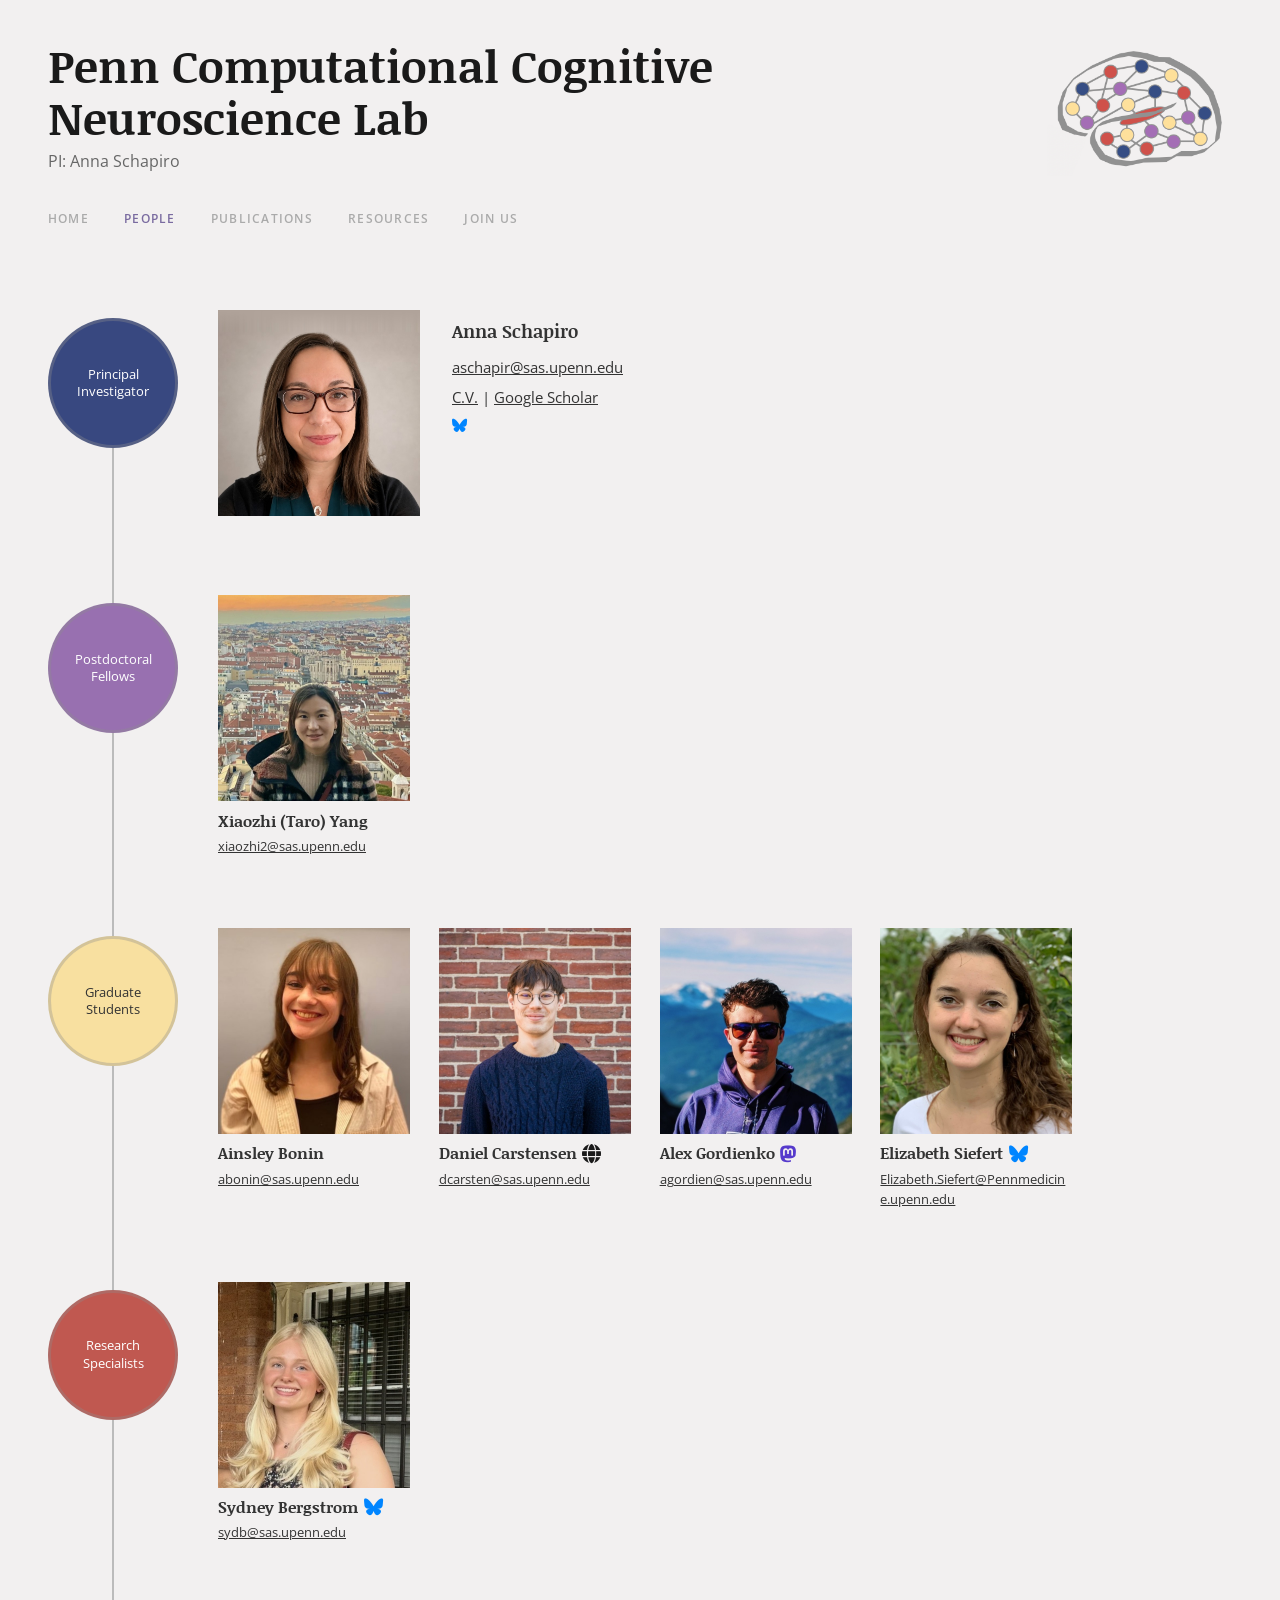
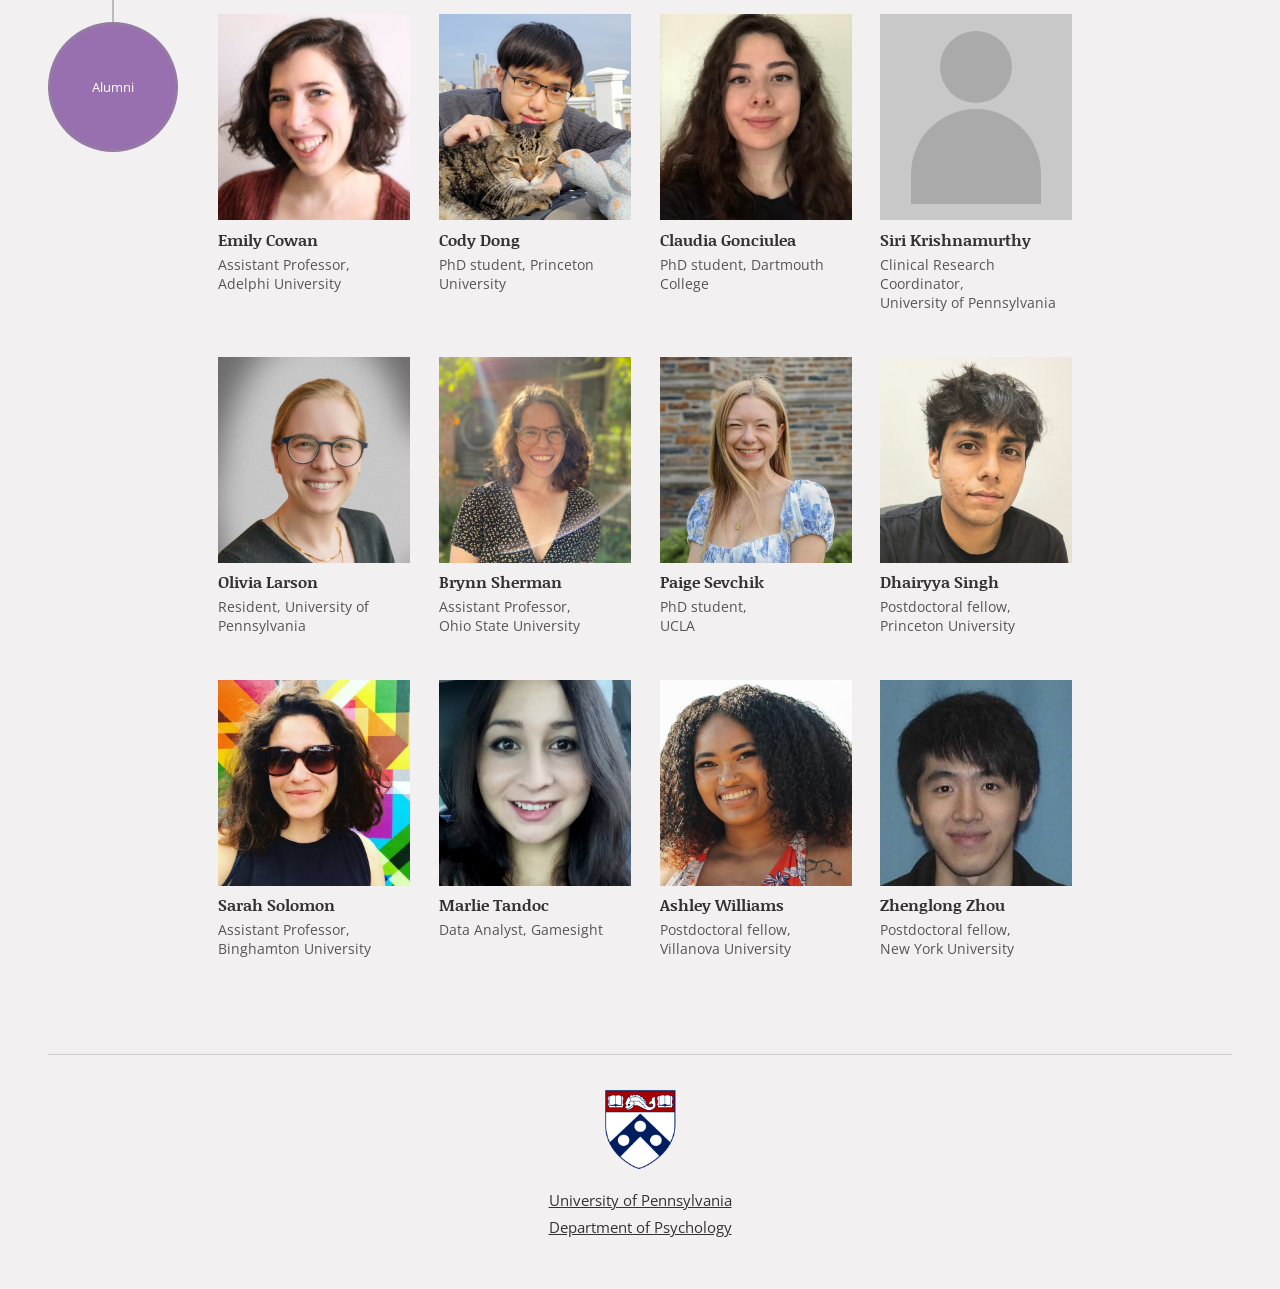
==== commit ed656291: "Update Anna Schapiro headshot, resize to match grid, add Sydney Bergstrom Bluesky Co-Authored-By: Cl" ====
--- a/people.html
+++ b/people.html
@@ -35,7 +35,7 @@
       <div class="section-badge badge-pi">Principal<br>Investigator</div>
       <div>
         <div class="pi-layout">
-          <img src="images/anna-schapiro.jpg" alt="Anna Schapiro" class="people-photo-lg" />
+          <img src="images/anna-schapiro.jpg" alt="Anna Schapiro" class="people-photo" style="width:202px;" />
           <div class="pi-info">
             <p class="pi-name">Anna Schapiro</p>
             <a href="mailto:aschapir@sas.upenn.edu">aschapir@sas.upenn.edu</a>
@@ -130,6 +130,7 @@
           <img src="images/sydney-bergstrom.jpg" alt="Sydney Bergstrom" class="people-photo" />
           <div class="person-name-row">
             <span class="person-name">Sydney Bergstrom</span>
+            <a href="https://bsky.app/profile/sydneybergstrom.bsky.social" class="sicon bluesky" title="Bluesky"><i class="fa-brands fa-bluesky"></i></a>
           </div>
           <a href="mailto:sydb@sas.upenn.edu" class="person-email">sydb@sas.upenn.edu</a>
         </div>
